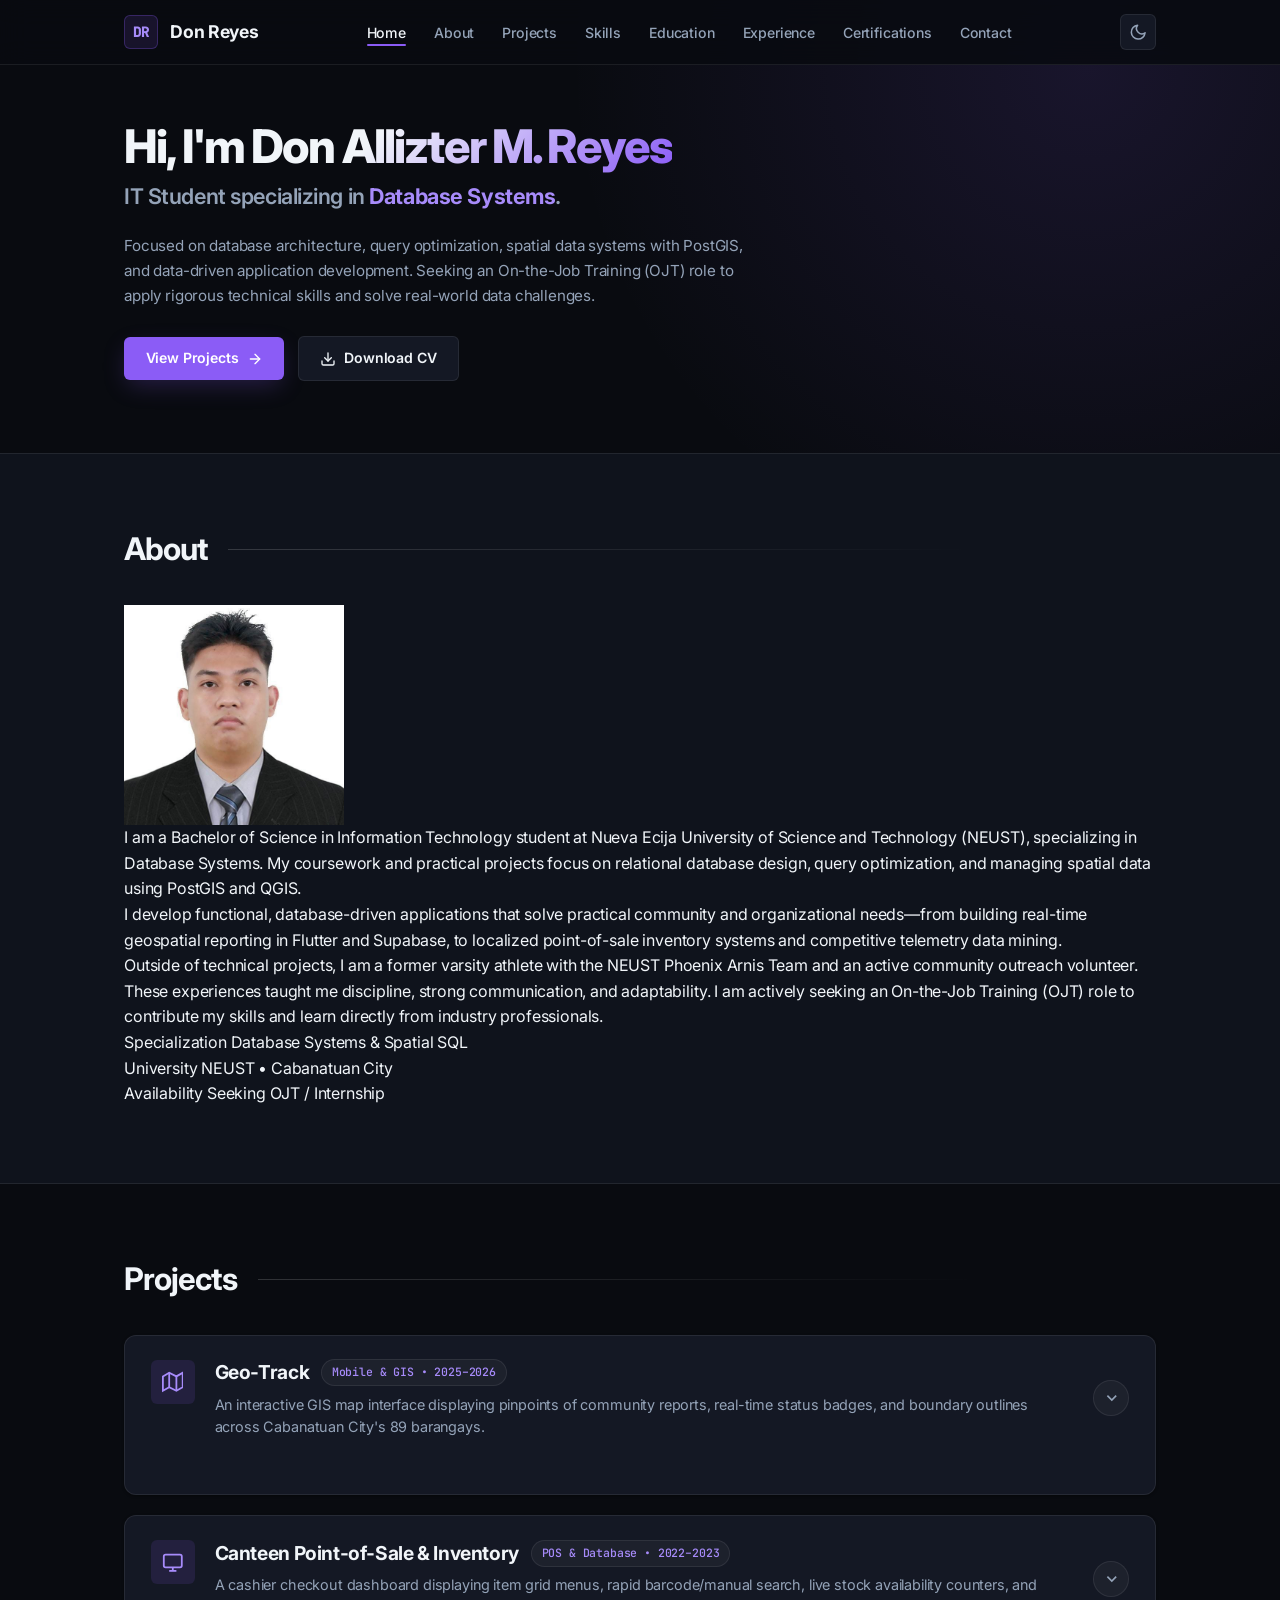
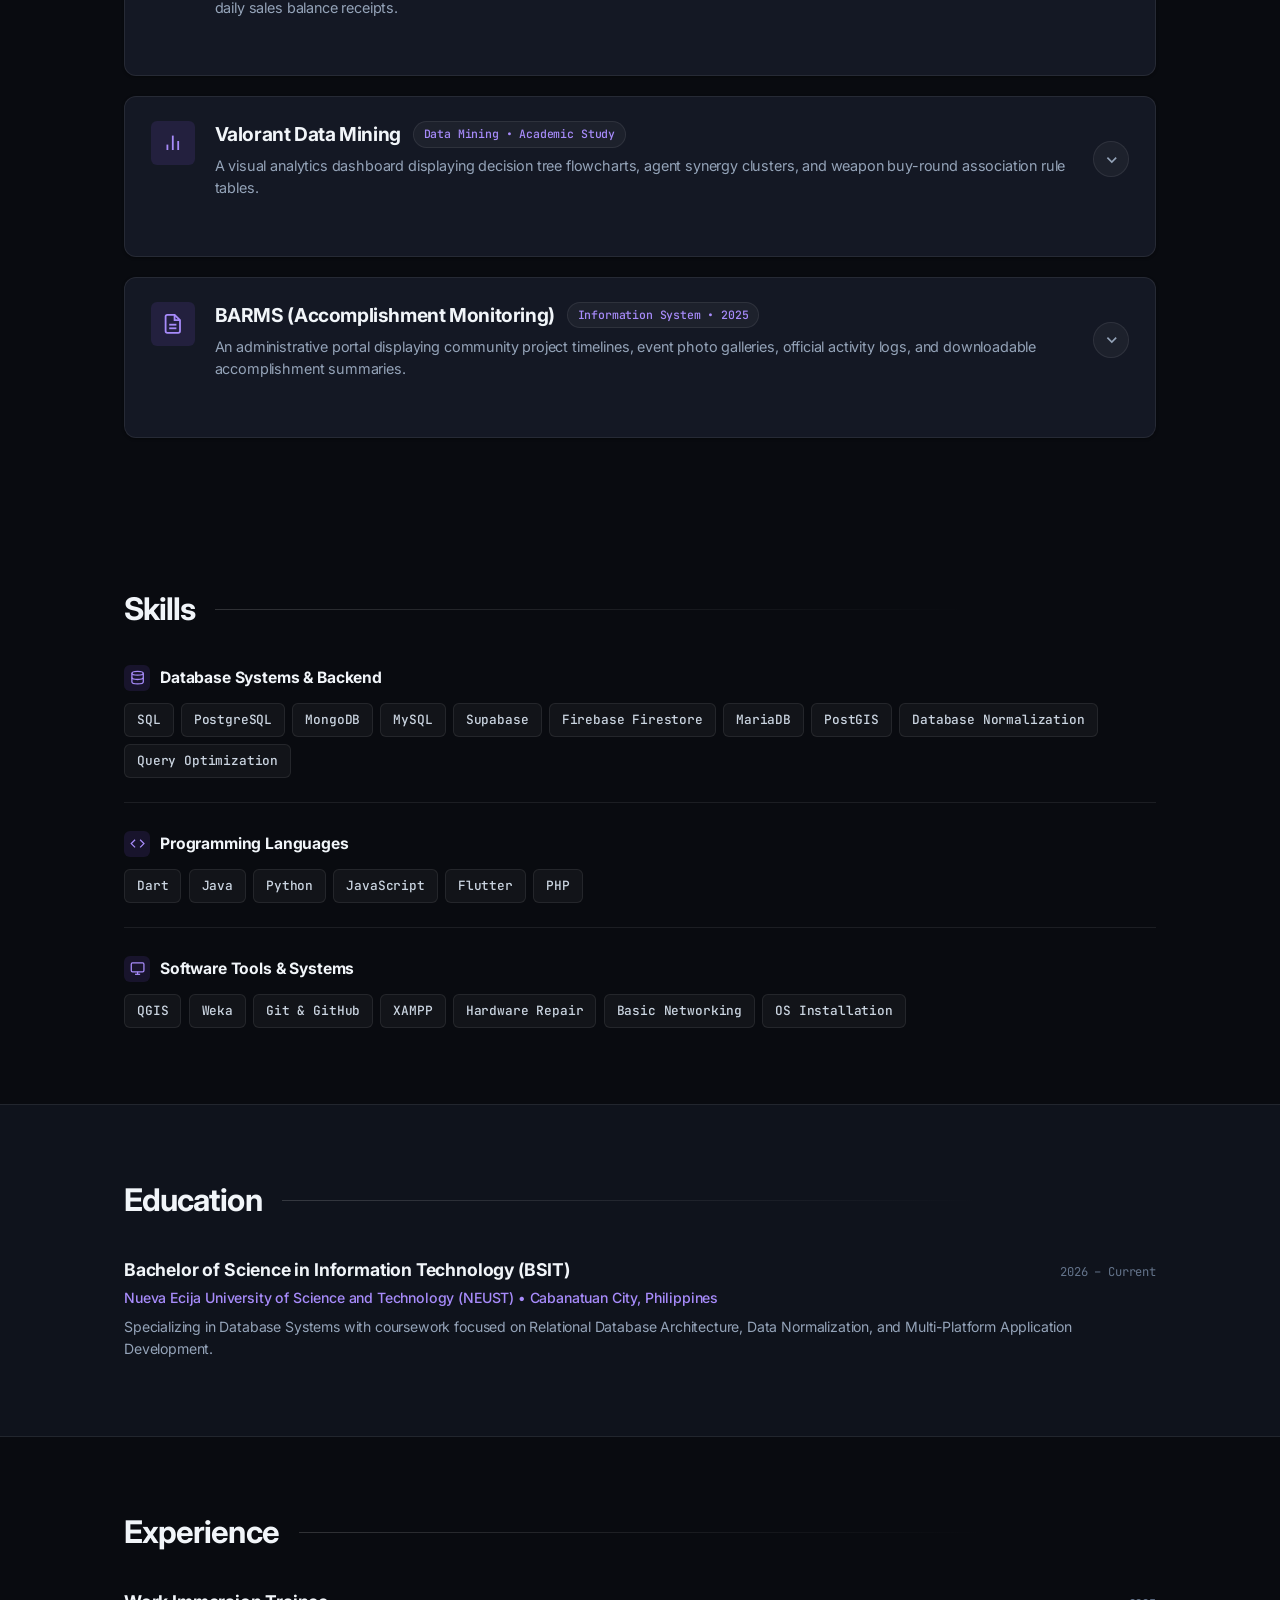
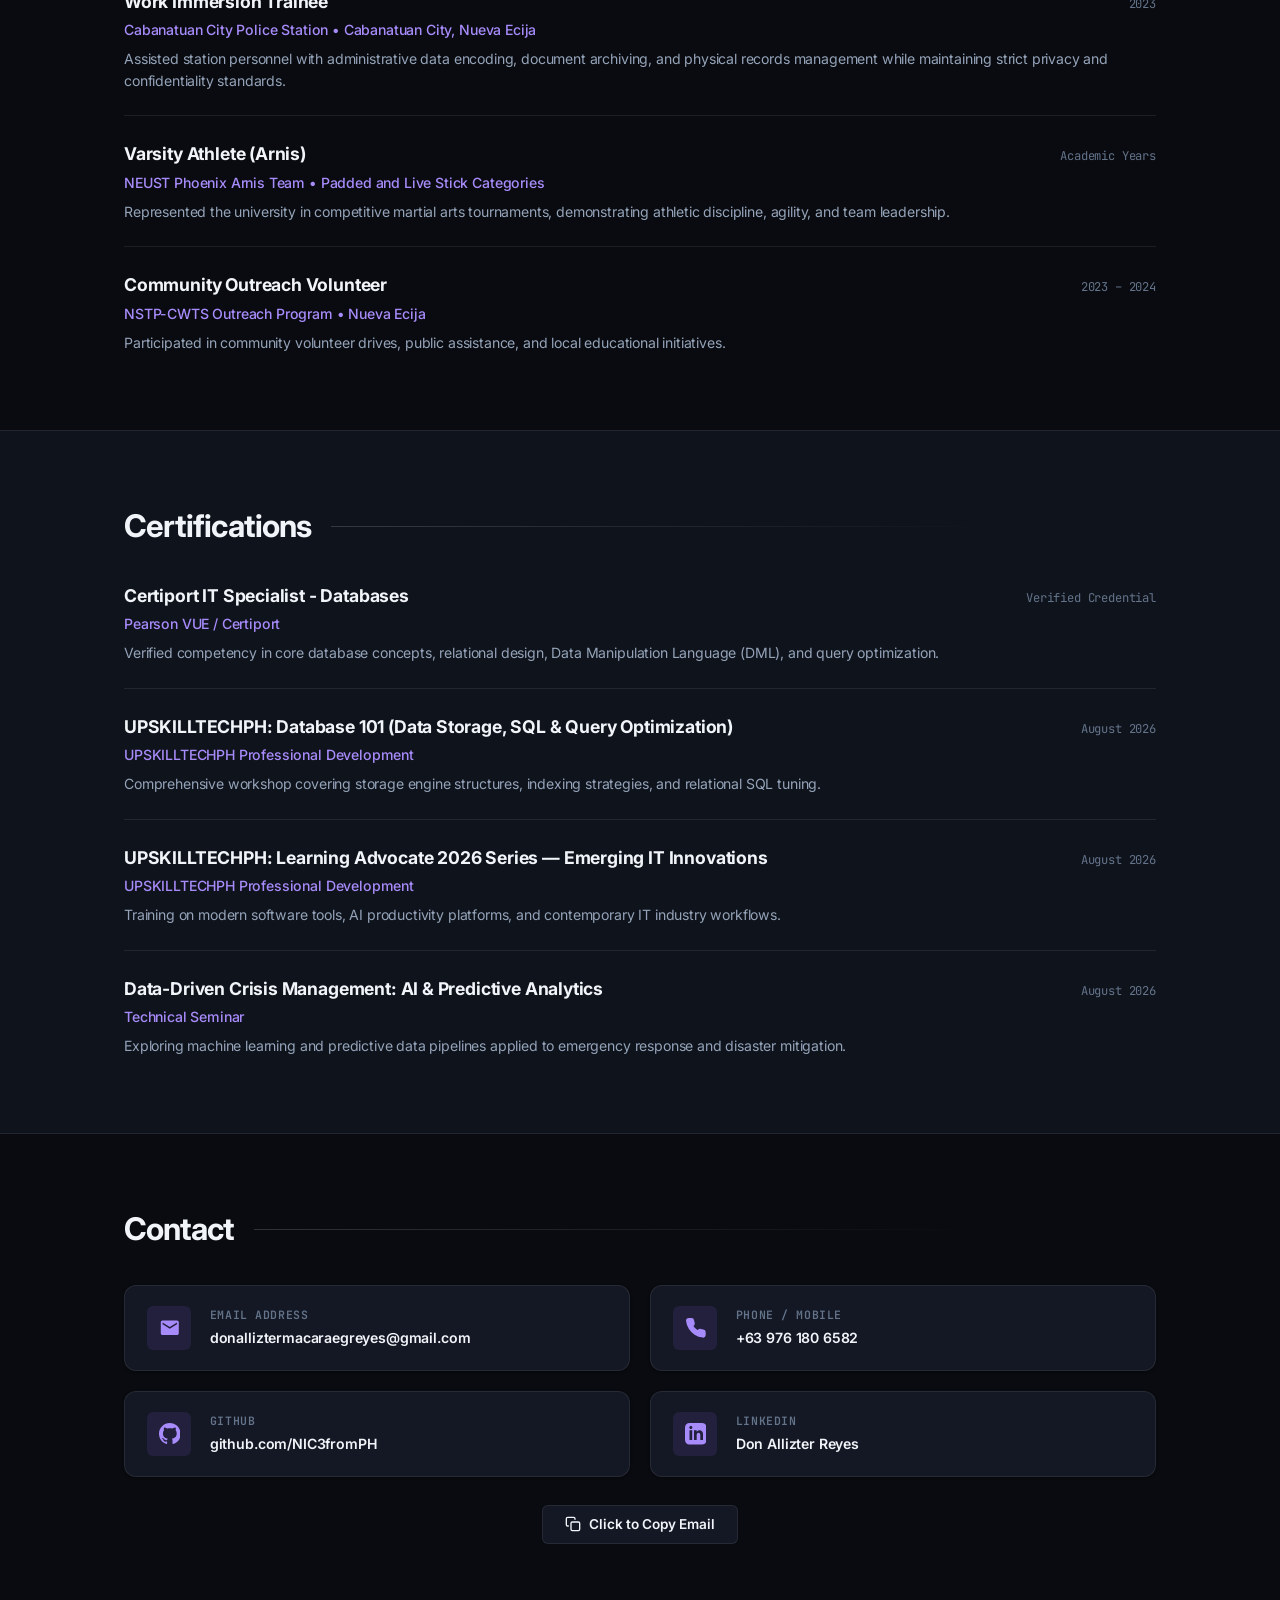
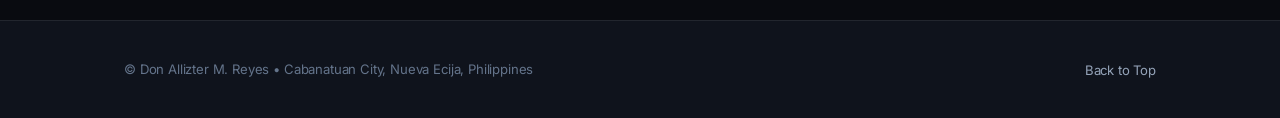
==== index.html @ c22286db "Deploy portfolio" ====
<!DOCTYPE html>
<html lang="en" data-theme="dark">
<head>
  <meta charset="UTF-8">
  <meta name="viewport" content="width=device-width, initial-scale=1.0">
  <title>Don Allizter M. Reyes | IT Specialist - Database Systems</title>
  <meta name="description" content="Personal portfolio of Don Allizter M. Reyes — IT Student specializing in Database Systems.">
  <meta name="author" content="Don Allizter M. Reyes">

  <link rel="icon" href="data:image/svg+xml,<svg xmlns=%22http://www.w3.org/2000/svg%22 viewBox=%220 0 100 100%22><rect width=%22100%22 height=%22100%22 rx=%2220%22 fill=%22%238b5cf6%22/><text x=%2250%22 y=%2265%22 font-family=%22sans-serif%22 font-size=%2250%22 font-weight=%22bold%22 text-anchor=%22middle%22 fill=%22white%22>DR</text></svg>">

  <link rel="preconnect" href="https://fonts.googleapis.com">
  <link rel="preconnect" href="https://fonts.gstatic.com" crossorigin>
  <link href="https://fonts.googleapis.com/css2?family=Inter:wght@400;500;600;700;800&family=JetBrains+Mono:wght@400;500;600&display=swap" rel="stylesheet">

  <link rel="stylesheet" href="Portfolio.css">
</head>
<body>

  <header class="navbar" id="navbar">
    <div class="container navbar-container">
      <a href="#home" class="nav-brand" aria-label="Don Allizter Reyes Portfolio">
        <span class="brand-monogram">DR</span>
        <span class="brand-text">Don Reyes</span>
      </a>

      <nav aria-label="Main Navigation">
        <ul class="nav-links" id="nav-links">
          <li><a href="#home" class="nav-link active">Home</a></li>
          <li><a href="#about" class="nav-link">About</a></li>
          <li><a href="#projects" class="nav-link">Projects</a></li>
          <li><a href="#skills" class="nav-link">Skills</a></li>
          <li><a href="#education" class="nav-link">Education</a></li>
          <li><a href="#experience" class="nav-link">Experience</a></li>
          <li><a href="#certifications" class="nav-link">Certifications</a></li>
          <li><a href="#contact" class="nav-link">Contact</a></li>
        </ul>
      </nav>

      <div class="nav-actions">
        <button id="theme-toggle" class="theme-toggle" aria-label="Toggle Light and Dark Mode" title="Toggle Theme">
          <svg class="theme-icon-sun" viewBox="0 0 24 24">
            <circle cx="12" cy="12" r="5"></circle>
            <line x1="12" y1="1" x2="12" y2="3"></line>
            <line x1="12" y1="21" x2="12" y2="23"></line>
            <line x1="4.22" y1="4.22" x2="5.64" y2="5.64"></line>
            <line x1="18.36" y1="18.36" x2="19.78" y2="19.78"></line>
            <line x1="1" y1="12" x2="3" y2="12"></line>
            <line x1="21" y1="12" x2="23" y2="12"></line>
            <line x1="4.22" y1="19.78" x2="5.64" y2="18.36"></line>
            <line x1="18.36" y1="5.64" x2="19.78" y2="4.22"></line>
          </svg>
          <svg class="theme-icon-moon" viewBox="0 0 24 24">
            <path d="M21 12.79A9 9 0 1 1 11.21 3 7 7 0 0 0 21 12.79z"></path>
          </svg>
        </button>

        <button id="mobile-menu-btn" class="mobile-menu-btn" aria-label="Toggle navigation menu" aria-expanded="false">
          <svg viewBox="0 0 24 24">
            <line x1="3" y1="12" x2="21" y2="12"></line>
            <line x1="3" y1="6" x2="21" y2="6"></line>
            <line x1="3" y1="18" x2="21" y2="18"></line>
          </svg>
        </button>
      </div>
    </div>
  </header>

  <main>
    <section class="section hero-section" id="home">
      <div class="container">
        <div class="hero-content">
          <h1 class="hero-title">
            Hi, I'm <span class="name-highlight">Don Allizter M. Reyes</span>
          </h1>

          <p class="hero-headline">
            IT Student specializing in <span class="headline-focus">Database Systems</span>.
          </p>

          <p class="hero-bio">
            Focused on database architecture, query optimization, spatial data systems with PostGIS, and data-driven application development. Seeking an On-the-Job Training (OJT) role to apply rigorous technical skills and solve real-world data challenges.
          </p>

          <div class="hero-actions">
            <a href="#projects" class="btn btn-primary">
              <span>View Projects</span>
              <svg viewBox="0 0 24 24"><line x1="5" y1="12" x2="19" y2="12"></line><polyline points="12 5 19 12 12 19"></polyline></svg>
            </a>

            <a href="assets/Don_Allizter_Reyes_Resume.pdf" target="_blank" download="Don_Allizter_Reyes_Resume.pdf" class="btn btn-secondary">
              <svg viewBox="0 0 24 24"><path d="M21 15v4a2 2 0 0 1-2 2H5a2 2 0 0 1-2-2v-4"></path><polyline points="7 10 12 15 17 10"></polyline><line x1="12" y1="15" x2="12" y2="3"></line></svg>
              <span>Download CV</span>
            </a>
          </div>
        </div>
      </div>
    </section>

    <section class="section section-alt" id="about">
      <div class="container">
        <div class="section-header">
          <h2 class="section-title">About</h2>
        </div>

        <div class="about-grid">
          <div class="about-photo-wrapper">
            <img src="assets/profile.jpg" alt="Don Allizter M. Reyes" class="about-photo" width="220" height="220">
          </div>

          <div class="about-body">
            <p class="about-bio-text">
              I am a Bachelor of Science in Information Technology student at Nueva Ecija University of Science and Technology (NEUST), specializing in Database Systems. My coursework and practical projects focus on relational database design, query optimization, and managing spatial data using PostGIS and QGIS.
            </p>
            <p class="about-bio-text">
              I develop functional, database-driven applications that solve practical community and organizational needs—from building real-time geospatial reporting in Flutter and Supabase, to localized point-of-sale inventory systems and competitive telemetry data mining.
            </p>
            <p class="about-bio-text">
              Outside of technical projects, I am a former varsity athlete with the NEUST Phoenix Arnis Team and an active community outreach volunteer. These experiences taught me discipline, strong communication, and adaptability. I am actively seeking an On-the-Job Training (OJT) role to contribute my skills and learn directly from industry professionals.
            </p>

            <div class="about-meta-grid">
              <div class="about-meta-col">
                <span class="about-meta-label">Specialization</span>
                <span class="about-meta-value">Database Systems & Spatial SQL</span>
              </div>
              <div class="about-meta-col">
                <span class="about-meta-label">University</span>
                <span class="about-meta-value">NEUST • Cabanatuan City</span>
              </div>
              <div class="about-meta-col">
                <span class="about-meta-label">Availability</span>
                <span class="about-meta-value">Seeking OJT / Internship</span>
              </div>
            </div>
          </div>
        </div>
      </div>
    </section>

    <section class="section" id="projects">
      <div class="container">
        <div class="section-header">
          <h2 class="section-title">Projects</h2>
        </div>

        <div class="projects-stack">

          <div class="project-card">
            <div class="project-card-main">
              <div class="project-main-left">
                <span class="project-icon-badge">
                  <svg viewBox="0 0 24 24" fill="none" stroke="currentColor">
                    <polygon points="1 6 1 22 8 18 16 22 23 18 23 2 16 6 8 2 1 6"></polygon>
                    <line x1="8" y1="2" x2="8" y2="18"></line>
                    <line x1="16" y1="6" x2="16" y2="22"></line>
                  </svg>
                </span>
                <div class="project-content-col">
                  <div class="project-title-row">
                    <h3 class="project-title">Geo-Track</h3>
                    <span class="project-meta-pill">Mobile & GIS • 2025–2026</span>
                  </div>
                  <p class="project-summary-text">
                    An interactive GIS map interface displaying pinpoints of community reports, real-time status badges, and boundary outlines across Cabanatuan City's 89 barangays.
                  </p>
                </div>
              </div>

              <div class="project-main-right">
                <button class="project-expand-circle" type="button" aria-label="Toggle Geo-Track details" aria-expanded="false">
                  <svg viewBox="0 0 24 24" fill="none" stroke="currentColor">
                    <polyline points="6 9 12 15 18 9"></polyline>
                  </svg>
                </button>
              </div>
            </div>

            <div class="project-drawer">
              <div class="project-drawer-content">
                <ul class="project-highlights">
                  <li>Full-screen interactive map with color-coded markers and barangay boundary polygons.</li>
                  <li>Citizen feed showing uploaded incident photos, concern categories, and resolution progress indicators.</li>
                  <li>Admin dispatch dashboard with barangay-level search, filter bars, and status updates.</li>
                </ul>
                <div class="project-tags">
                  <span class="p-tag">Interactive Map</span>
                  <span class="p-tag">Citizen Feed</span>
                  <span class="p-tag">Status Badges</span>
                  <span class="p-tag">Flutter UI</span>
                  <span class="p-tag">PostGIS</span>
                </div>
              </div>
            </div>
          </div>

          <div class="project-card">
            <div class="project-card-main">
              <div class="project-main-left">
                <span class="project-icon-badge">
                  <svg viewBox="0 0 24 24" fill="none" stroke="currentColor">
                    <rect x="2" y="3" width="20" height="14" rx="2" ry="2"></rect>
                    <line x1="8" y1="21" x2="16" y2="21"></line>
                    <line x1="12" y1="17" x2="12" y2="21"></line>
                  </svg>
                </span>
                <div class="project-content-col">
                  <div class="project-title-row">
                    <h3 class="project-title">Canteen Point-of-Sale & Inventory</h3>
                    <span class="project-meta-pill">POS & Database • 2022–2023</span>
                  </div>
                  <p class="project-summary-text">
                    A cashier checkout dashboard displaying item grid menus, rapid barcode/manual search, live stock availability counters, and daily sales balance receipts.
                  </p>
                </div>
              </div>

              <div class="project-main-right">
                <button class="project-expand-circle" type="button" aria-label="Toggle Canteen POS details" aria-expanded="false">
                  <svg viewBox="0 0 24 24" fill="none" stroke="currentColor">
                    <polyline points="6 9 12 15 18 9"></polyline>
                  </svg>
                </button>
              </div>
            </div>

            <div class="project-drawer">
              <div class="project-drawer-content">
                <ul class="project-highlights">
                  <li>Visual register interface with quick-tap menu tiles, quantity modifiers, and subtotal calculation.</li>
                  <li>Real-time inventory table highlighting color-coded low-stock warnings and replenishment logs.</li>
                  <li>Daily transaction summary screen generating sales totals and printable end-of-shift receipts.</li>
                </ul>
                <div class="project-tags">
                  <span class="p-tag">POS Register</span>
                  <span class="p-tag">Stock Indicators</span>
                  <span class="p-tag">Sales Summary</span>
                  <span class="p-tag">Item Grid</span>
                </div>
              </div>
            </div>
          </div>

          <div class="project-card">
            <div class="project-card-main">
              <div class="project-main-left">
                <span class="project-icon-badge">
                  <svg viewBox="0 0 24 24" fill="none" stroke="currentColor">
                    <line x1="18" y1="20" x2="18" y2="10"></line>
                    <line x1="12" y1="20" x2="12" y2="4"></line>
                    <line x1="6" y1="20" x2="6" y2="14"></line>
                  </svg>
                </span>
                <div class="project-content-col">
                  <div class="project-title-row">
                    <h3 class="project-title">Valorant Data Mining</h3>
                    <span class="project-meta-pill">Data Mining • Academic Study</span>
                  </div>
                  <p class="project-summary-text">
                    A visual analytics dashboard displaying decision tree flowcharts, agent synergy clusters, and weapon buy-round association rule tables.
                  </p>
                </div>
              </div>

              <div class="project-main-right">
                <button class="project-expand-circle" type="button" aria-label="Toggle Valorant Data Mining details" aria-expanded="false">
                  <svg viewBox="0 0 24 24" fill="none" stroke="currentColor">
                    <polyline points="6 9 12 15 18 9"></polyline>
                  </svg>
                </button>
              </div>
            </div>

            <div class="project-drawer">
              <div class="project-drawer-content">
                <ul class="project-highlights">
                  <li>Branching decision tree diagram charting win/loss probabilities across match rounds.</li>
                  <li>Association rule table mapping high-confidence agent selections and weapon pairings.</li>
                  <li>Comparative telemetry charts graphing player combat scores, headshot rates, and victory trends.</li>
                </ul>
                <div class="project-tags">
                  <span class="p-tag">Decision Trees</span>
                  <span class="p-tag">Rule Tables</span>
                  <span class="p-tag">Analytics Charts</span>
                  <span class="p-tag">Weka</span>
                </div>
              </div>
            </div>
          </div>

          <div class="project-card">
            <div class="project-card-main">
              <div class="project-main-left">
                <span class="project-icon-badge">
                  <svg viewBox="0 0 24 24" fill="none" stroke="currentColor">
                    <path d="M14 2H6a2 2 0 0 0-2 2v16a2 2 0 0 0 2 2h12a2 2 0 0 0 2-2V8z"></path>
                    <polyline points="14 2 14 8 20 8"></polyline>
                    <line x1="16" y1="13" x2="8" y2="13"></line>
                    <line x1="16" y1="17" x2="8" y2="17"></line>
                  </svg>
                </span>
                <div class="project-content-col">
                  <div class="project-title-row">
                    <h3 class="project-title">BARMS (Accomplishment Monitoring)</h3>
                    <span class="project-meta-pill">Information System • 2025</span>
                  </div>
                  <p class="project-summary-text">
                    An administrative portal displaying community project timelines, event photo galleries, official activity logs, and downloadable accomplishment summaries.
                  </p>
                </div>
              </div>

              <div class="project-main-right">
                <button class="project-expand-circle" type="button" aria-label="Toggle BARMS details" aria-expanded="false">
                  <svg viewBox="0 0 24 24" fill="none" stroke="currentColor">
                    <polyline points="6 9 12 15 18 9"></polyline>
                  </svg>
                </button>
              </div>
            </div>

            <div class="project-drawer">
              <div class="project-drawer-content">
                <ul class="project-highlights">
                  <li>Chronological accomplishment timeline showcasing completed community projects with photo documentation.</li>
                  <li>Searchable records data table with quick filtering by date, department, and project status.</li>
                  <li>Automated report generator rendering standardized printable monthly accomplishment summaries.</li>
                </ul>
                <div class="project-tags">
                  <span class="p-tag">Admin Dashboard</span>
                  <span class="p-tag">Activity Timeline</span>
                  <span class="p-tag">Records Table</span>
                  <span class="p-tag">Reports</span>
                </div>
              </div>
            </div>
          </div>

        </div>
      </div>
    </section>

    <section class="section" id="skills">
      <div class="container">
        <div class="section-header">
          <h2 class="section-title">Skills</h2>
        </div>

        <div class="skills-open-container">

          <div class="skill-category-row">
            <div class="skill-category-header">
              <span class="skill-category-icon">
                <svg viewBox="0 0 24 24" fill="none" stroke="currentColor">
                  <ellipse cx="12" cy="5" rx="9" ry="3"></ellipse>
                  <path d="M21 12c0 1.66-4 3-9 3s-9-1.34-9-3"></path>
                  <path d="M3 5v14c0 1.66 4 3 9 3s9-1.34 9-3V5"></path>
                </svg>
              </span>
              <h3 class="skill-category-name">Database Systems & Backend</h3>
            </div>
            <div class="skills-tags-flow">
              <span class="skill-tag">SQL</span>
              <span class="skill-tag">PostgreSQL</span>
              <span class="skill-tag">MongoDB</span>
              <span class="skill-tag">MySQL</span>
              <span class="skill-tag">Supabase</span>
              <span class="skill-tag">Firebase Firestore</span>
              <span class="skill-tag">MariaDB</span>
              <span class="skill-tag">PostGIS</span>
              <span class="skill-tag">Database Normalization</span>
              <span class="skill-tag">Query Optimization</span>
            </div>
          </div>

          <div class="skill-category-row">
            <div class="skill-category-header">
              <span class="skill-category-icon">
                <svg viewBox="0 0 24 24" fill="none" stroke="currentColor">
                  <polyline points="16 18 22 12 16 6"></polyline>
                  <polyline points="8 6 2 12 8 18"></polyline>
                </svg>
              </span>
              <h3 class="skill-category-name">Programming Languages</h3>
            </div>
            <div class="skills-tags-flow">
              <span class="skill-tag">Dart</span>
              <span class="skill-tag">Java</span>
              <span class="skill-tag">Python</span>
              <span class="skill-tag">JavaScript</span>
              <span class="skill-tag">Flutter</span>
              <span class="skill-tag">PHP</span>
            </div>
          </div>

          <div class="skill-category-row">
            <div class="skill-category-header">
              <span class="skill-category-icon">
                <svg viewBox="0 0 24 24" fill="none" stroke="currentColor">
                  <rect x="2" y="3" width="20" height="14" rx="2" ry="2"></rect>
                  <line x1="8" y1="21" x2="16" y2="21"></line>
                  <line x1="12" y1="17" x2="12" y2="21"></line>
                </svg>
              </span>
              <h3 class="skill-category-name">Software Tools & Systems</h3>
            </div>
            <div class="skills-tags-flow">
              <span class="skill-tag">QGIS</span>
              <span class="skill-tag">Weka</span>
              <span class="skill-tag">Git & GitHub</span>
              <span class="skill-tag">XAMPP</span>
              <span class="skill-tag">Hardware Repair</span>
              <span class="skill-tag">Basic Networking</span>
              <span class="skill-tag">OS Installation</span>
            </div>
          </div>

        </div>
      </div>
    </section>

    <section class="section section-alt" id="education">
      <div class="container">
        <div class="section-header">
          <h2 class="section-title">Education</h2>
        </div>

        <div class="resume-list">
          <div class="resume-item">
            <div class="resume-item-top">
              <h3 class="resume-item-title">Bachelor of Science in Information Technology (BSIT)</h3>
              <span class="resume-item-date">2026 – Current</span>
            </div>
            <p class="resume-item-subtitle">Nueva Ecija University of Science and Technology (NEUST) • Cabanatuan City, Philippines</p>
            <p class="resume-item-desc">
              Specializing in Database Systems with coursework focused on Relational Database Architecture, Data Normalization, and Multi-Platform Application Development.
            </p>
          </div>
        </div>
      </div>
    </section>

    <section class="section" id="experience">
      <div class="container">
        <div class="section-header">
          <h2 class="section-title">Experience</h2>
        </div>

        <div class="resume-list">
          <div class="resume-item">
            <div class="resume-item-top">
              <h3 class="resume-item-title">Work Immersion Trainee</h3>
              <span class="resume-item-date">2023</span>
            </div>
            <p class="resume-item-subtitle">Cabanatuan City Police Station • Cabanatuan City, Nueva Ecija</p>
            <p class="resume-item-desc">
              Assisted station personnel with administrative data encoding, document archiving, and physical records management while maintaining strict privacy and confidentiality standards.
            </p>
          </div>

          <div class="resume-item">
            <div class="resume-item-top">
              <h3 class="resume-item-title">Varsity Athlete (Arnis)</h3>
              <span class="resume-item-date">Academic Years</span>
            </div>
            <p class="resume-item-subtitle">NEUST Phoenix Arnis Team • Padded and Live Stick Categories</p>
            <p class="resume-item-desc">
              Represented the university in competitive martial arts tournaments, demonstrating athletic discipline, agility, and team leadership.
            </p>
          </div>

          <div class="resume-item">
            <div class="resume-item-top">
              <h3 class="resume-item-title">Community Outreach Volunteer</h3>
              <span class="resume-item-date">2023 – 2024</span>
            </div>
            <p class="resume-item-subtitle">NSTP-CWTS Outreach Program • Nueva Ecija</p>
            <p class="resume-item-desc">
              Participated in community volunteer drives, public assistance, and local educational initiatives.
            </p>
          </div>
        </div>
      </div>
    </section>

    <section class="section section-alt" id="certifications">
      <div class="container">
        <div class="section-header">
          <h2 class="section-title">Certifications</h2>
        </div>

        <div class="resume-list">
          <div class="resume-item">
            <div class="resume-item-top">
              <h3 class="resume-item-title">Certiport IT Specialist - Databases</h3>
              <span class="resume-item-date">Verified Credential</span>
            </div>
            <p class="resume-item-subtitle">Pearson VUE / Certiport</p>
            <p class="resume-item-desc">
              Verified competency in core database concepts, relational design, Data Manipulation Language (DML), and query optimization.
            </p>
          </div>

          <div class="resume-item">
            <div class="resume-item-top">
              <h3 class="resume-item-title">UPSKILLTECHPH: Database 101 (Data Storage, SQL & Query Optimization)</h3>
              <span class="resume-item-date">August 2026</span>
            </div>
            <p class="resume-item-subtitle">UPSKILLTECHPH Professional Development</p>
            <p class="resume-item-desc">
              Comprehensive workshop covering storage engine structures, indexing strategies, and relational SQL tuning.
            </p>
          </div>

          <div class="resume-item">
            <div class="resume-item-top">
              <h3 class="resume-item-title">UPSKILLTECHPH: Learning Advocate 2026 Series — Emerging IT Innovations</h3>
              <span class="resume-item-date">August 2026</span>
            </div>
            <p class="resume-item-subtitle">UPSKILLTECHPH Professional Development</p>
            <p class="resume-item-desc">
              Training on modern software tools, AI productivity platforms, and contemporary IT industry workflows.
            </p>
          </div>

          <div class="resume-item">
            <div class="resume-item-top">
              <h3 class="resume-item-title">Data-Driven Crisis Management: AI & Predictive Analytics</h3>
              <span class="resume-item-date">August 2026</span>
            </div>
            <p class="resume-item-subtitle">Technical Seminar</p>
            <p class="resume-item-desc">
              Exploring machine learning and predictive data pipelines applied to emergency response and disaster mitigation.
            </p>
          </div>
        </div>
      </div>
    </section>

    <section class="section" id="contact">
      <div class="container">
        <div class="section-header">
          <h2 class="section-title">Contact</h2>
        </div>

        <div class="contact-grid">
          <a href="mailto:donalliztermacaraegreyes@gmail.com" class="contact-card" id="contact-email-link">
            <div class="contact-icon">
              <svg viewBox="0 0 24 24">
                <path d="M20 4H4c-1.1 0-1.99.9-1.99 2L2 18c0 1.1.9 2 2 2h16c1.1 0 2-.9 2-2V6c0-1.1-.9-2-2-2zm0 4l-8 5-8-5V6l8 5 8-5v2z"/>
              </svg>
            </div>
            <div class="contact-info">
              <span class="contact-label">Email Address</span>
              <span class="contact-value">donalliztermacaraegreyes@gmail.com</span>
            </div>
          </a>

          <a href="tel:+639761806582" class="contact-card">
            <div class="contact-icon">
              <svg viewBox="0 0 24 24" fill="none" stroke="currentColor" stroke-width="2" stroke-linecap="round" stroke-linejoin="round">
                <path d="M22 16.92v3a2 2 0 0 1-2.18 2 19.79 19.79 0 0 1-8.63-3.07 19.5 19.5 0 0 1-6-6 19.79 19.79 0 0 1-3.07-8.67A2 2 0 0 1 4.11 2h3a2 2 0 0 1 2 1.72 12.84 12.84 0 0 0 .7 2.81 2 2 0 0 1-.45 2.11L8.09 9.91a16 16 0 0 0 6 6l1.27-1.27a2 2 0 0 1 2.11-.45 12.84 12.84 0 0 0 2.81.7A2 2 0 0 1 22 16.92z"/>
              </svg>
            </div>
            <div class="contact-info">
              <span class="contact-label">Phone / Mobile</span>
              <span class="contact-value">+63 976 180 6582</span>
            </div>
          </a>

          <a href="https://github.com/NIC3fromPH" target="_blank" rel="noopener noreferrer" class="contact-card">
            <div class="contact-icon">
              <svg viewBox="0 0 24 24">
                <path d="M12 0C5.37 0 0 5.37 0 12c0 5.31 3.435 9.795 8.205 11.385.6.105.825-.255.825-.57 0-.285-.015-1.23-.015-2.235-3.015.555-3.795-.735-4.035-1.41-.135-.345-.72-1.41-1.23-1.695-.42-.225-1.02-.78-.015-.795.945-.015 1.62.87 1.845 1.23 1.08 1.815 2.805 1.305 3.495.99.105-.78.42-1.305.765-1.605-2.67-.3-5.46-1.335-5.46-5.925 0-1.305.465-2.385 1.23-3.225-.12-.3-.54-1.53.12-3.18 0 0 1.005-.315 3.3 1.23.96-.27 1.98-.405 3-.405s2.04.135 3 .405c2.295-1.56 3.3-1.23 3.3-1.23.66 1.65.24 2.88.12 3.18.765.84 1.23 1.905 1.23 3.225 0 4.605-2.805 5.625-5.475 5.925.435.375.81 1.095.81 2.22 0 1.605-.015 2.895-.015 3.3 0 .315.225.69.825.57A12.02 12.02 0 0 0 24 12c0-6.63-5.37-12-12-12z"/>
              </svg>
            </div>
            <div class="contact-info">
              <span class="contact-label">GitHub</span>
              <span class="contact-value">github.com/NIC3fromPH</span>
            </div>
          </a>

          <a href="https://linkedin.com" target="_blank" rel="noopener noreferrer" class="contact-card">
            <div class="contact-icon">
              <svg viewBox="0 0 24 24">
                <path d="M19 0h-14c-2.761 0-5 2.239-5 5v14c0 2.761 2.239 5 5 5h14c2.762 0 5-2.239 5-5v-14c0-2.761-2.238-5-5-5zm-11 19h-3v-11h3v11zm-1.5-12.268c-.966 0-1.75-.79-1.75-1.764s.784-1.764 1.75-1.764 1.75.79 1.75 1.764-.783 1.764-1.75 1.764zm13.5 12.268h-3v-5.604c0-3.368-4-3.113-4 0v5.604h-3v-11h3v1.765c1.396-2.586 7-2.777 7 2.476v6.759z"/>
              </svg>
            </div>
            <div class="contact-info">
              <span class="contact-label">LinkedIn</span>
              <span class="contact-value">Don Allizter Reyes</span>
            </div>
          </a>
        </div>

        <div class="contact-copy-row">
          <button id="copy-email-btn" class="btn btn-secondary" style="font-size: 0.85rem;">
            <svg viewBox="0 0 24 24" width="15" height="15"><rect x="9" y="9" width="13" height="13" rx="2" ry="2"></rect><path d="M5 15H4a2 2 0 0 1-2-2V4a2 2 0 0 1 2-2h9a2 2 0 0 1 2 2v1"></path></svg>
            <span class="copy-btn-text">Click to Copy Email</span>
          </button>
        </div>
      </div>
    </section>
  </main>

  <footer class="footer">
    <div class="container footer-content">
      <p class="footer-text">
        &copy; Don Allizter M. Reyes • Cabanatuan City, Nueva Ecija, Philippines
      </p>
      <div class="footer-links">
        <a href="#home" class="footer-link">Back to Top</a>
      </div>
    </div>
  </footer>

  <div class="toast" id="toast" role="alert" aria-live="polite"></div>

  <script src="Portfolio.js"></script>
</body>
</html>
---- Portfolio.css ----
:root {
  --bg-primary: #090b10;
  --bg-secondary: #0f131c;
  --bg-card: #141824;
  --bg-card-hover: #181d2a;
  --bg-input: #111520;
  --bg-glass: rgba(9, 11, 16, 0.88);

  --text-primary: #f1f5f9;
  --text-secondary: #94a3b8;
  --text-muted: #64748b;
  --text-accent: #a78bfa;

  --accent-primary: #8b5cf6;
  --accent-primary-hover: #7c3aed;
  --accent-soft: rgba(139, 92, 246, 0.12);
  --accent-border: rgba(139, 92, 246, 0.28);
  --accent-glow: rgba(139, 92, 246, 0.12);

  --border-subtle: rgba(255, 255, 255, 0.08);
  --border-hover: rgba(255, 255, 255, 0.16);

  --badge-bg: rgba(255, 255, 255, 0.04);
  --badge-border: rgba(255, 255, 255, 0.08);
  --badge-text: #cbd5e1;

  --shadow-sm: 0 1px 3px rgba(0, 0, 0, 0.4);
  --shadow-md: 0 8px 24px -4px rgba(0, 0, 0, 0.5);
  --shadow-lg: 0 16px 32px -8px rgba(0, 0, 0, 0.6);
  --shadow-accent: 0 8px 25px -4px rgba(139, 92, 246, 0.25);

  --radius-sm: 6px;
  --radius-md: 12px;
  --radius-lg: 18px;
  --radius-full: 9999px;

  --font-sans: 'Inter', system-ui, -apple-system, BlinkMacSystemFont, 'Segoe UI', Roboto, sans-serif;
  --font-mono: 'JetBrains Mono', ui-monospace, SFMono-Regular, Menlo, Monaco, Consolas, monospace;

  --transition-fast: 0.15s ease;
  --transition-normal: 0.25s ease;
  --transition-smooth: 0.35s cubic-bezier(0.16, 1, 0.3, 1);

  --max-width: 1080px;
}

[data-theme="light"] {
  --bg-primary: #f8fafc;
  --bg-secondary: #f1f5f9;
  --bg-card: #ffffff;
  --bg-card-hover: #f8fafc;
  --bg-input: #ffffff;
  --bg-glass: rgba(248, 250, 252, 0.9);

  --text-primary: #0f172a;
  --text-secondary: #475569;
  --text-muted: #64748b;
  --text-accent: #6d28d9;

  --accent-primary: #7c3aed;
  --accent-primary-hover: #6d28d9;
  --accent-soft: rgba(124, 58, 237, 0.08);
  --accent-border: rgba(124, 58, 237, 0.22);
  --accent-glow: rgba(124, 58, 237, 0.08);

  --border-subtle: #e2e8f0;
  --border-hover: #cbd5e1;

  --badge-bg: #f1f5f9;
  --badge-border: #e2e8f0;
  --badge-text: #334155;

  --shadow-sm: 0 1px 3px rgba(0, 0, 0, 0.05);
  --shadow-md: 0 6px 18px -3px rgba(0, 0, 0, 0.07);
  --shadow-lg: 0 14px 28px -6px rgba(0, 0, 0, 0.08);
  --shadow-accent: 0 8px 25px -4px rgba(124, 58, 237, 0.2);
}

*, *::before, *::after {
  box-sizing: border-box;
  margin: 0;
  padding: 0;
}

html {
  scroll-behavior: smooth;
  font-size: 16px;
  -webkit-text-size-adjust: 100%;
}

body {
  font-family: var(--font-sans);
  background-color: var(--bg-primary);
  color: var(--text-primary);
  line-height: 1.6;
  font-weight: 400;
  letter-spacing: -0.01em;
  transition: background-color var(--transition-normal), color var(--transition-normal);
  overflow-x: hidden;
  min-height: 100vh;
}

a {
  color: inherit;
  text-decoration: none;
  transition: color var(--transition-fast);
}

button {
  font-family: inherit;
  cursor: pointer;
  border: none;
  background: none;
  outline: none;
}

img {
  max-width: 100%;
  display: block;
}

.container {
  width: 100%;
  max-width: var(--max-width);
  margin-left: auto;
  margin-right: auto;
  padding-left: 1.5rem;
  padding-right: 1.5rem;
}

.section {
  padding: 4.75rem 0;
  position: relative;
}

.section-alt {
  background-color: var(--bg-secondary);
  border-top: 1px solid var(--border-subtle);
  border-bottom: 1px solid var(--border-subtle);
}

.section-header {
  margin-bottom: 2.25rem;
}

.section-title {
  display: flex;
  align-items: center;
  gap: 1.25rem;
  font-size: 1.95rem;
  font-weight: 700;
  letter-spacing: -0.03em;
  color: var(--text-primary);
  line-height: 1.25;
}

.section-title::after {
  content: "";
  flex: 1;
  height: 1px;
  background: linear-gradient(90deg, var(--border-hover), transparent 80%);
}

.navbar {
  position: fixed;
  top: 0;
  left: 0;
  width: 100%;
  z-index: 1000;
  background-color: var(--bg-glass);
  backdrop-filter: blur(14px);
  -webkit-backdrop-filter: blur(14px);
  border-bottom: 1px solid var(--border-subtle);
  transition: all var(--transition-normal);
}

.navbar-container {
  display: flex;
  align-items: center;
  justify-content: space-between;
  height: 4rem;
}

.nav-brand {
  display: flex;
  align-items: center;
  gap: 0.75rem;
  font-weight: 700;
  font-size: 1.1rem;
  letter-spacing: -0.02em;
}

.brand-monogram {
  display: inline-flex;
  align-items: center;
  justify-content: center;
  width: 2.15rem;
  height: 2.15rem;
  border-radius: var(--radius-sm);
  background: var(--accent-soft);
  border: 1px solid var(--accent-border);
  color: var(--text-accent);
  font-weight: 800;
  font-family: var(--font-mono);
  font-size: 0.9rem;
}

.brand-text {
  display: inline-block;
  color: var(--text-primary);
}

.nav-links {
  display: flex;
  align-items: center;
  list-style: none;
  gap: 1.75rem;
}

.nav-link {
  font-size: 0.88rem;
  font-weight: 500;
  color: var(--text-secondary);
  transition: color var(--transition-fast);
  position: relative;
  padding: 0.35rem 0;
}

.nav-link:hover,
.nav-link.active {
  color: var(--text-primary);
}

.nav-link.active::after {
  content: "";
  position: absolute;
  bottom: 0;
  left: 0;
  width: 100%;
  height: 2px;
  background-color: var(--accent-primary);
  border-radius: 2px;
}

.nav-actions {
  display: flex;
  align-items: center;
  gap: 0.75rem;
}

.theme-toggle {
  display: inline-flex;
  align-items: center;
  justify-content: center;
  width: 2.25rem;
  height: 2.25rem;
  border-radius: var(--radius-sm);
  background: var(--bg-card);
  border: 1px solid var(--border-subtle);
  color: var(--text-secondary);
  transition: all var(--transition-fast);
}

.theme-toggle:hover {
  color: var(--text-primary);
  border-color: var(--border-hover);
  background-color: var(--bg-card-hover);
}

.theme-toggle svg {
  width: 1.15rem;
  height: 1.15rem;
  fill: none;
  stroke: currentColor;
  stroke-width: 2;
  stroke-linecap: round;
  stroke-linejoin: round;
}

.theme-icon-sun {
  display: none;
}
.theme-icon-moon {
  display: block;
}

[data-theme="light"] .theme-icon-sun {
  display: block;
}
[data-theme="light"] .theme-icon-moon {
  display: none;
}

.mobile-menu-btn {
  display: none;
  align-items: center;
  justify-content: center;
  width: 2.25rem;
  height: 2.25rem;
  border-radius: var(--radius-sm);
  background: var(--bg-card);
  border: 1px solid var(--border-subtle);
  color: var(--text-secondary);
}

.mobile-menu-btn svg {
  width: 1.25rem;
  height: 1.25rem;
  fill: none;
  stroke: currentColor;
  stroke-width: 2;
}

.hero-section {
  padding-top: 7.5rem;
  padding-bottom: 4.5rem;
  background: radial-gradient(circle at 85% 15%, var(--accent-glow) 0%, transparent 45%);
}

.hero-grid {
  display: grid;
  grid-template-columns: 1fr auto;
  gap: 3.5rem;
  align-items: center;
}

.hero-title {
  font-size: 2.9rem;
  font-weight: 800;
  line-height: 1.15;
  letter-spacing: -0.04em;
  color: var(--text-primary);
  margin-bottom: 0.5rem;
}

.hero-title .name-highlight {
  background: linear-gradient(135deg, var(--text-primary) 30%, var(--accent-primary) 100%);
  -webkit-background-clip: text;
  -webkit-text-fill-color: transparent;
}

.hero-headline {
  font-size: 1.35rem;
  font-weight: 600;
  color: var(--text-secondary);
  line-height: 1.45;
  margin-bottom: 1.25rem;
  letter-spacing: -0.02em;
}

.hero-headline .headline-focus {
  color: var(--text-accent);
  font-weight: 700;
}

.hero-bio {
  font-size: 0.95rem;
  color: var(--text-secondary);
  line-height: 1.65;
  margin-bottom: 1.75rem;
  max-width: 620px;
}

.hero-actions {
  display: flex;
  align-items: center;
  flex-wrap: wrap;
  gap: 0.85rem;
}

.btn {
  display: inline-flex;
  align-items: center;
  justify-content: center;
  gap: 0.5rem;
  font-size: 0.88rem;
  font-weight: 600;
  padding: 0.65rem 1.35rem;
  border-radius: var(--radius-sm);
  transition: all var(--transition-fast);
  cursor: pointer;
  white-space: nowrap;
}

.btn svg {
  width: 1rem;
  height: 1rem;
  fill: none;
  stroke: currentColor;
  stroke-width: 2;
  stroke-linecap: round;
  stroke-linejoin: round;
}

.btn-primary {
  background-color: var(--accent-primary);
  color: #ffffff;
  box-shadow: var(--shadow-accent);
}

.btn-primary:hover {
  background-color: var(--accent-primary-hover);
  transform: translateY(-2px);
}

.btn-secondary {
  background-color: var(--bg-card);
  color: var(--text-primary);
  border: 1px solid var(--border-subtle);
}

.btn-secondary:hover {
  background-color: var(--bg-card-hover);
  border-color: var(--border-hover);
  transform: translateY(-2px);
}

.hero-avatar-wrapper {
  position: relative;
  display: flex;
  justify-content: center;
  align-items: center;
}

.hero-avatar {
  width: 190px;
  height: 190px;
  border-radius: var(--radius-lg);
  object-fit: cover;
  border: 2px solid var(--border-subtle);
  box-shadow: var(--shadow-md);
  background-color: var(--bg-card);
  transition: transform var(--transition-smooth);
}

.hero-avatar-wrapper:hover .hero-avatar {
  transform: translateY(-3px);
  border-color: var(--accent-border);
}

.hero-avatar-wrapper::after {
  content: "";
  position: absolute;
  inset: -6px;
  border-radius: calc(var(--radius-lg) + 6px);
  border: 1px dashed var(--accent-border);
  opacity: 0.6;
  pointer-events: none;
}

.projects-stack {
  display: flex;
  flex-direction: column;
  gap: 1.25rem;
}

.project-card {
  background-color: var(--bg-card);
  border: 1px solid var(--border-subtle);
  border-radius: var(--radius-md);
  padding: 1.35rem 1.6rem;
  box-shadow: var(--shadow-sm);
  display: flex;
  flex-direction: column;
  transition: border-color var(--transition-fast), box-shadow var(--transition-smooth), background-color var(--transition-fast);
  cursor: pointer;
}

.project-card:hover {
  border-color: var(--border-hover);
  background-color: var(--bg-card-hover);
}

.project-card.is-expanded {
  border-color: var(--accent-border);
  box-shadow: var(--shadow-md);
  background-color: var(--bg-card);
}

.project-card-main {
  display: flex;
  align-items: center;
  justify-content: space-between;
  gap: 1.5rem;
}

.project-main-left {
  display: flex;
  align-items: flex-start;
  gap: 1.25rem;
  flex: 1;
}

.project-icon-badge {
  display: inline-flex;
  align-items: center;
  justify-content: center;
  width: 2.75rem;
  height: 2.75rem;
  border-radius: var(--radius-sm);
  background: var(--accent-soft);
  color: var(--text-accent);
  flex-shrink: 0;
  margin-top: 0.15rem;
}

.project-icon-badge svg {
  width: 1.35rem;
  height: 1.35rem;
  stroke-width: 2;
}

.project-content-col {
  display: flex;
  flex-direction: column;
  gap: 0.35rem;
  flex: 1;
}

.project-title-row {
  display: flex;
  align-items: center;
  flex-wrap: wrap;
  gap: 0.75rem;
}

.project-title {
  font-size: 1.2rem;
  font-weight: 700;
  letter-spacing: -0.02em;
  color: var(--text-primary);
}

.project-meta-pill {
  font-family: var(--font-mono);
  font-size: 0.72rem;
  color: var(--text-accent);
  background-color: var(--badge-bg);
  border: 1px solid var(--border-subtle);
  padding: 0.2rem 0.6rem;
  border-radius: var(--radius-full);
  font-weight: 500;
}

.project-summary-text {
  font-size: 0.9rem;
  color: var(--text-secondary);
  line-height: 1.55;
  margin: 0;
}

.project-main-right {
  display: flex;
  align-items: center;
  gap: 0.75rem;
  flex-shrink: 0;
}

.project-expand-circle {
  display: inline-flex;
  align-items: center;
  justify-content: center;
  width: 2.25rem;
  height: 2.25rem;
  border-radius: 50%;
  background-color: var(--badge-bg);
  border: 1px solid var(--border-subtle);
  color: var(--text-secondary);
  cursor: pointer;
  flex-shrink: 0;
  transition: all var(--transition-fast);
}

.project-expand-circle svg {
  width: 1.1rem;
  height: 1.1rem;
  stroke-width: 2.2;
  transition: transform var(--transition-smooth);
}

.project-card:hover .project-expand-circle {
  background-color: var(--accent-soft);
  border-color: var(--accent-border);
  color: var(--text-accent);
}

.project-card.is-expanded .project-expand-circle {
  background-color: var(--accent-soft);
  border-color: var(--accent-border);
  color: var(--text-accent);
}

.project-card.is-expanded .project-expand-circle svg {
  transform: rotate(180deg);
}

.project-drawer {
  display: grid;
  grid-template-rows: 0fr;
  transition: grid-template-rows 0.3s cubic-bezier(0.16, 1, 0.3, 1), opacity 0.25s ease;
  opacity: 0;
}

.project-card.is-expanded .project-drawer {
  grid-template-rows: 1fr;
  opacity: 1;
}

.project-drawer-content {
  overflow: hidden;
  padding-top: 1.1rem;
  border-top: 1px dashed var(--border-subtle);
  margin-top: 1rem;
}

.project-highlights {
  list-style: none;
  display: flex;
  flex-direction: column;
  gap: 0.45rem;
  margin-bottom: 0.85rem;
}

.project-highlights li {
  font-size: 0.84rem;
  color: var(--text-secondary);
  position: relative;
  padding-left: 1.1rem;
  line-height: 1.5;
}

.project-highlights li::before {
  content: "•";
  position: absolute;
  left: 0;
  color: var(--accent-primary);
  font-weight: bold;
}

.project-tags {
  display: flex;
  flex-wrap: wrap;
  gap: 0.4rem;
}

.p-tag {
  font-family: var(--font-mono);
  font-size: 0.72rem;
  padding: 0.25rem 0.6rem;
  border-radius: var(--radius-sm);
  background-color: var(--badge-bg);
  border: 1px solid var(--badge-border);
  color: var(--badge-text);
  font-weight: 500;
}

.skills-open-container {
  display: flex;
  flex-direction: column;
  gap: 1.75rem;
}

.skill-category-row {
  display: flex;
  flex-direction: column;
  gap: 0.75rem;
  padding-bottom: 1.5rem;
  border-bottom: 1px solid var(--border-subtle);
}

.skill-category-row:last-child {
  padding-bottom: 0;
  border-bottom: none;
}

.skill-category-header {
  display: flex;
  align-items: center;
  gap: 0.6rem;
}

.skill-category-icon {
  display: inline-flex;
  align-items: center;
  justify-content: center;
  width: 1.65rem;
  height: 1.65rem;
  border-radius: var(--radius-sm);
  background: var(--accent-soft);
  color: var(--text-accent);
}

.skill-category-icon svg {
  width: 0.95rem;
  height: 0.95rem;
  stroke-width: 2;
}

.skill-category-name {
  font-size: 0.98rem;
  font-weight: 700;
  letter-spacing: -0.01em;
  color: var(--text-primary);
}

.skills-tags-flow {
  display: flex;
  flex-wrap: wrap;
  gap: 0.45rem;
}

.skill-tag {
  display: inline-flex;
  align-items: center;
  font-family: var(--font-mono);
  font-size: 0.8rem;
  padding: 0.35rem 0.75rem;
  border-radius: var(--radius-sm);
  background-color: var(--badge-bg);
  border: 1px solid var(--border-subtle);
  color: var(--badge-text);
  font-weight: 500;
  cursor: default;
  user-select: none;
}

.resume-list {
  display: flex;
  flex-direction: column;
  gap: 1.5rem;
}

.resume-item {
  display: flex;
  flex-direction: column;
  padding-bottom: 1.5rem;
  border-bottom: 1px solid var(--border-subtle);
}

.resume-item:last-child {
  padding-bottom: 0;
  border-bottom: none;
}

.resume-item-top {
  display: flex;
  align-items: baseline;
  justify-content: space-between;
  flex-wrap: wrap;
  gap: 0.5rem;
  margin-bottom: 0.2rem;
}

.resume-item-title {
  font-size: 1.1rem;
  font-weight: 700;
  color: var(--text-primary);
  letter-spacing: -0.01em;
}

.resume-item-date {
  font-family: var(--font-mono);
  font-size: 0.76rem;
  color: var(--text-muted);
}

.resume-item-subtitle {
  font-size: 0.88rem;
  color: var(--text-accent);
  font-weight: 500;
  margin-bottom: 0.4rem;
}

.resume-item-desc {
  font-size: 0.88rem;
  color: var(--text-secondary);
  line-height: 1.55;
}

.contact-grid {
  display: grid;
  grid-template-columns: repeat(2, 1fr);
  gap: 1.25rem;
  width: 100%;
}

.contact-card {
  display: flex;
  align-items: center;
  gap: 1.15rem;
  background-color: var(--bg-card);
  border: 1px solid var(--border-subtle);
  border-radius: var(--radius-md);
  padding: 1.25rem 1.4rem;
  box-shadow: var(--shadow-sm);
  transition: all var(--transition-fast);
}

.contact-card:hover {
  border-color: var(--accent-border);
  background-color: var(--bg-card-hover);
  transform: translateY(-2px);
}

.contact-icon {
  display: flex;
  align-items: center;
  justify-content: center;
  width: 2.75rem;
  height: 2.75rem;
  border-radius: var(--radius-sm);
  background-color: var(--accent-soft);
  color: var(--text-accent);
  flex-shrink: 0;
}

.contact-icon svg {
  width: 1.35rem;
  height: 1.35rem;
  fill: currentColor;
}

.contact-info {
  display: flex;
  flex-direction: column;
  overflow: hidden;
}

.contact-label {
  font-size: 0.72rem;
  text-transform: uppercase;
  font-family: var(--font-mono);
  color: var(--text-muted);
  letter-spacing: 0.05em;
  font-weight: 600;
  margin-bottom: 0.2rem;
}

.contact-value {
  font-size: 0.88rem;
  font-weight: 600;
  color: var(--text-primary);
  white-space: nowrap;
  overflow: hidden;
  text-overflow: ellipsis;
}

.contact-copy-row {
  margin-top: 1.75rem;
  display: flex;
  justify-content: center;
  align-items: center;
  width: 100%;
}

@media (max-width: 768px) {
  .contact-grid {
    grid-template-columns: 1fr;
  }
}

.toast {
  position: fixed;
  bottom: 2rem;
  right: 2rem;
  background-color: var(--accent-primary);
  color: #ffffff;
  padding: 0.65rem 1.15rem;
  border-radius: var(--radius-sm);
  box-shadow: var(--shadow-lg);
  font-size: 0.85rem;
  font-weight: 500;
  display: flex;
  align-items: center;
  gap: 0.5rem;
  opacity: 0;
  transform: translateY(10px);
  pointer-events: none;
  transition: all var(--transition-fast);
  z-index: 2000;
}

.toast.show {
  opacity: 1;
  transform: translateY(0);
}

.footer {
  padding: 2.25rem 0;
  border-top: 1px solid var(--border-subtle);
  background-color: var(--bg-secondary);
}

.footer-content {
  display: flex;
  align-items: center;
  justify-content: space-between;
  flex-wrap: wrap;
  gap: 1rem;
}

.footer-text {
  font-size: 0.82rem;
  color: var(--text-muted);
}

.footer-link {
  font-size: 0.82rem;
  color: var(--text-secondary);
  transition: color var(--transition-fast);
}

.footer-link:hover {
  color: var(--text-primary);
}

@media (max-width: 900px) {
  .contact-layout {
    grid-template-columns: 1fr;
    gap: 2rem;
  }
}

@media (max-width: 820px) {
  .hero-grid {
    grid-template-columns: 1fr;
    gap: 2rem;
  }

  .hero-avatar-wrapper {
    order: -1;
    justify-content: flex-start;
  }

  .hero-avatar {
    width: 140px;
    height: 140px;
  }

  .hero-title {
    font-size: 2.25rem;
  }
}

@media (max-width: 768px) {
  .nav-links {
    position: fixed;
    top: 4rem;
    left: 0;
    width: 100%;
    background-color: var(--bg-card);
    border-bottom: 1px solid var(--border-subtle);
    flex-direction: column;
    align-items: flex-start;
    padding: 1.5rem;
    gap: 1.25rem;
    display: none;
    box-shadow: var(--shadow-lg);
  }

  .nav-links.mobile-open {
    display: flex;
  }

  .mobile-menu-btn {
    display: inline-flex;
  }

  .section {
    padding: 3.25rem 0;
  }

  .project-card-main {
    flex-direction: column;
    align-items: flex-start;
    gap: 1rem;
  }

  .project-main-right {
    align-self: flex-end;
    margin-top: -1.75rem;
  }

  .footer-content {
    flex-direction: column;
    align-items: flex-start;
  }
}

@media (max-width: 480px) {
  .hero-title {
    font-size: 1.95rem;
  }

  .hero-headline {
    font-size: 1.1rem;
  }

  .hero-actions {
    flex-direction: column;
    align-items: stretch;
  }

  .btn {
    width: 100%;
  }

  .btn-submit {
    width: 100%;
  }
}
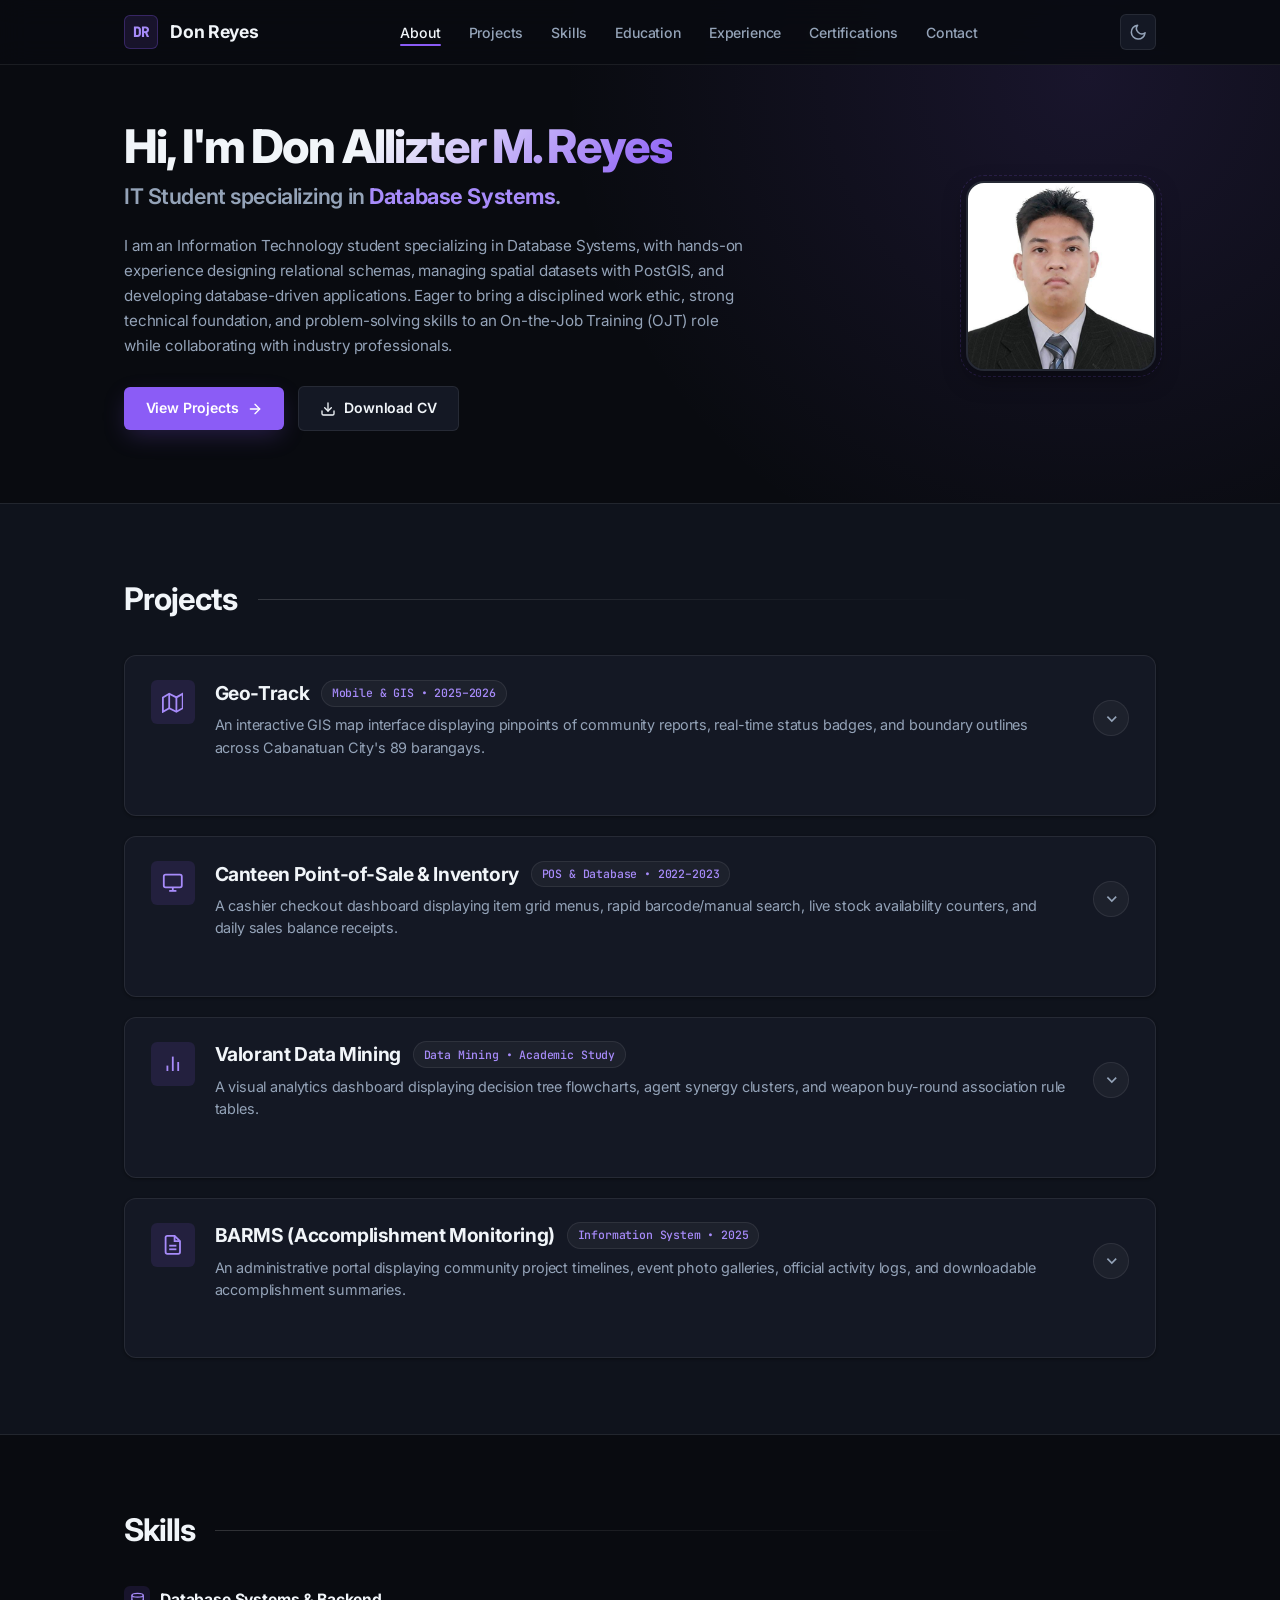
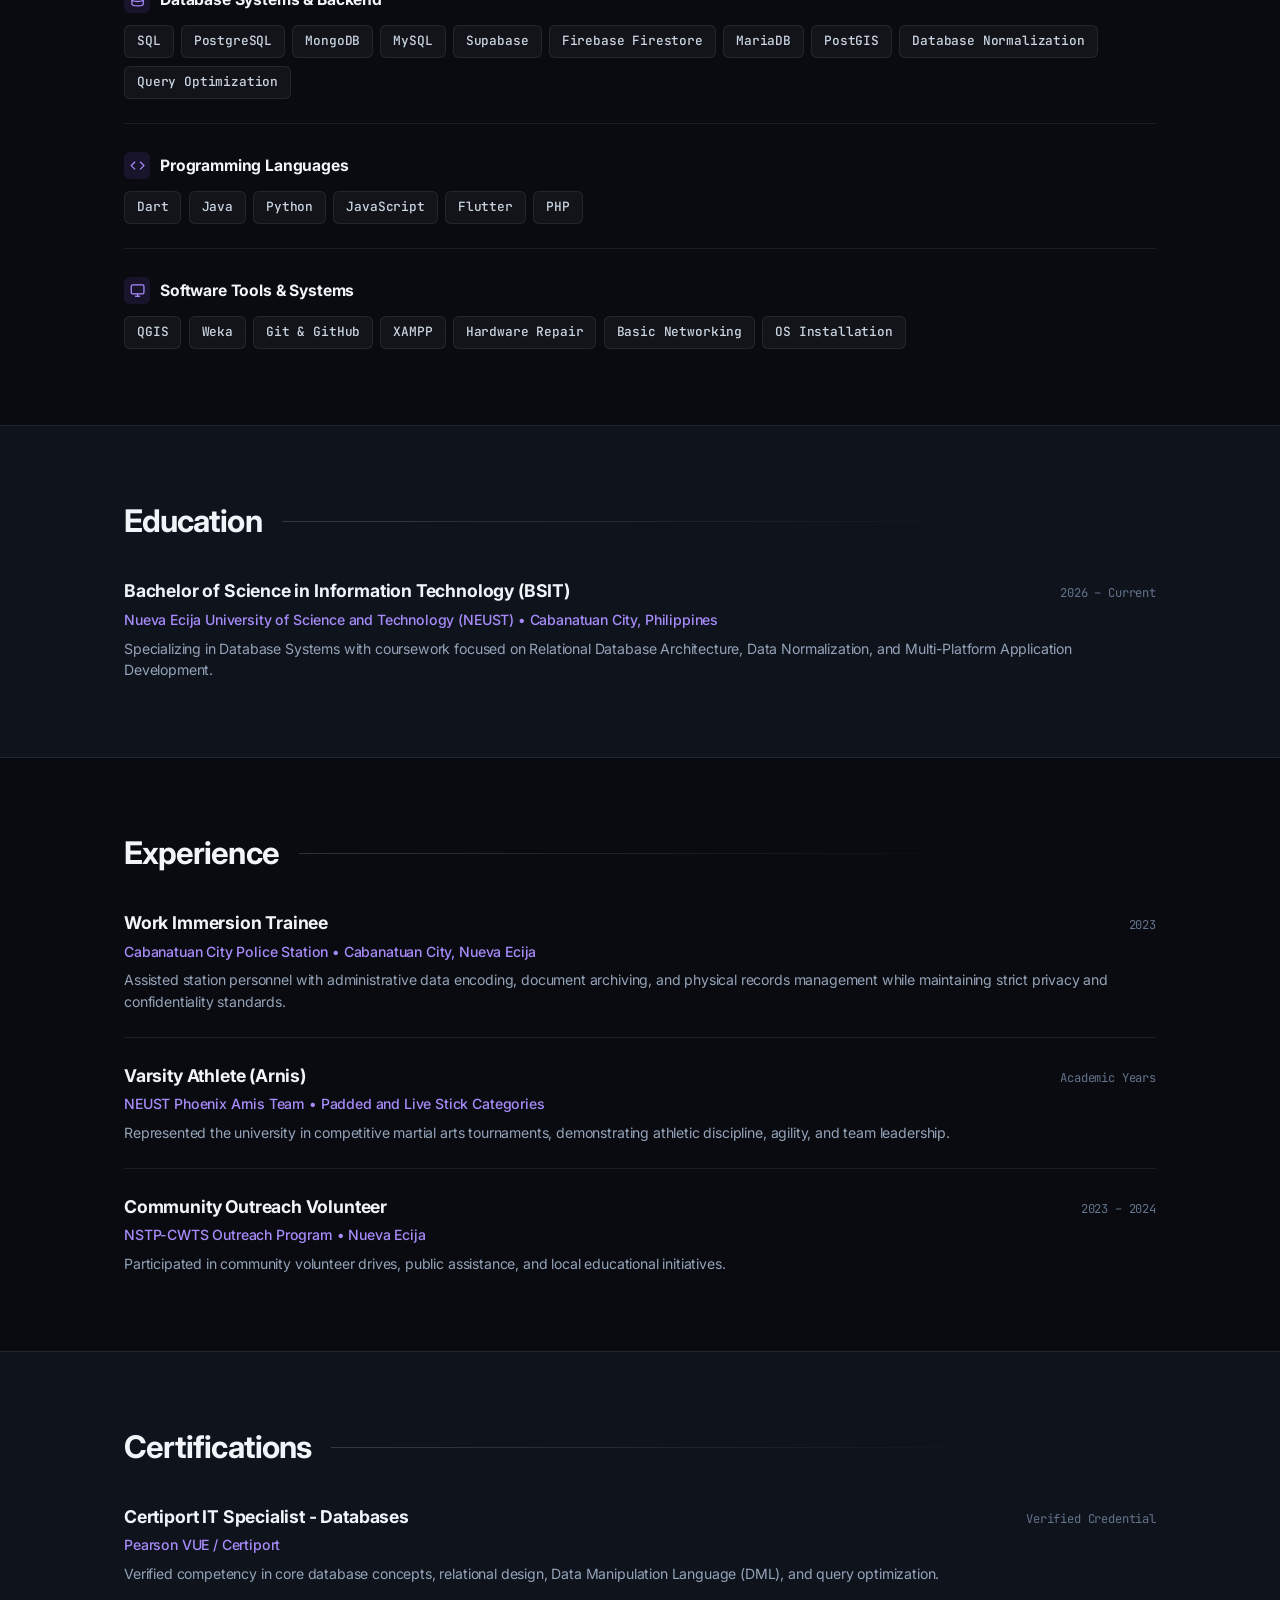
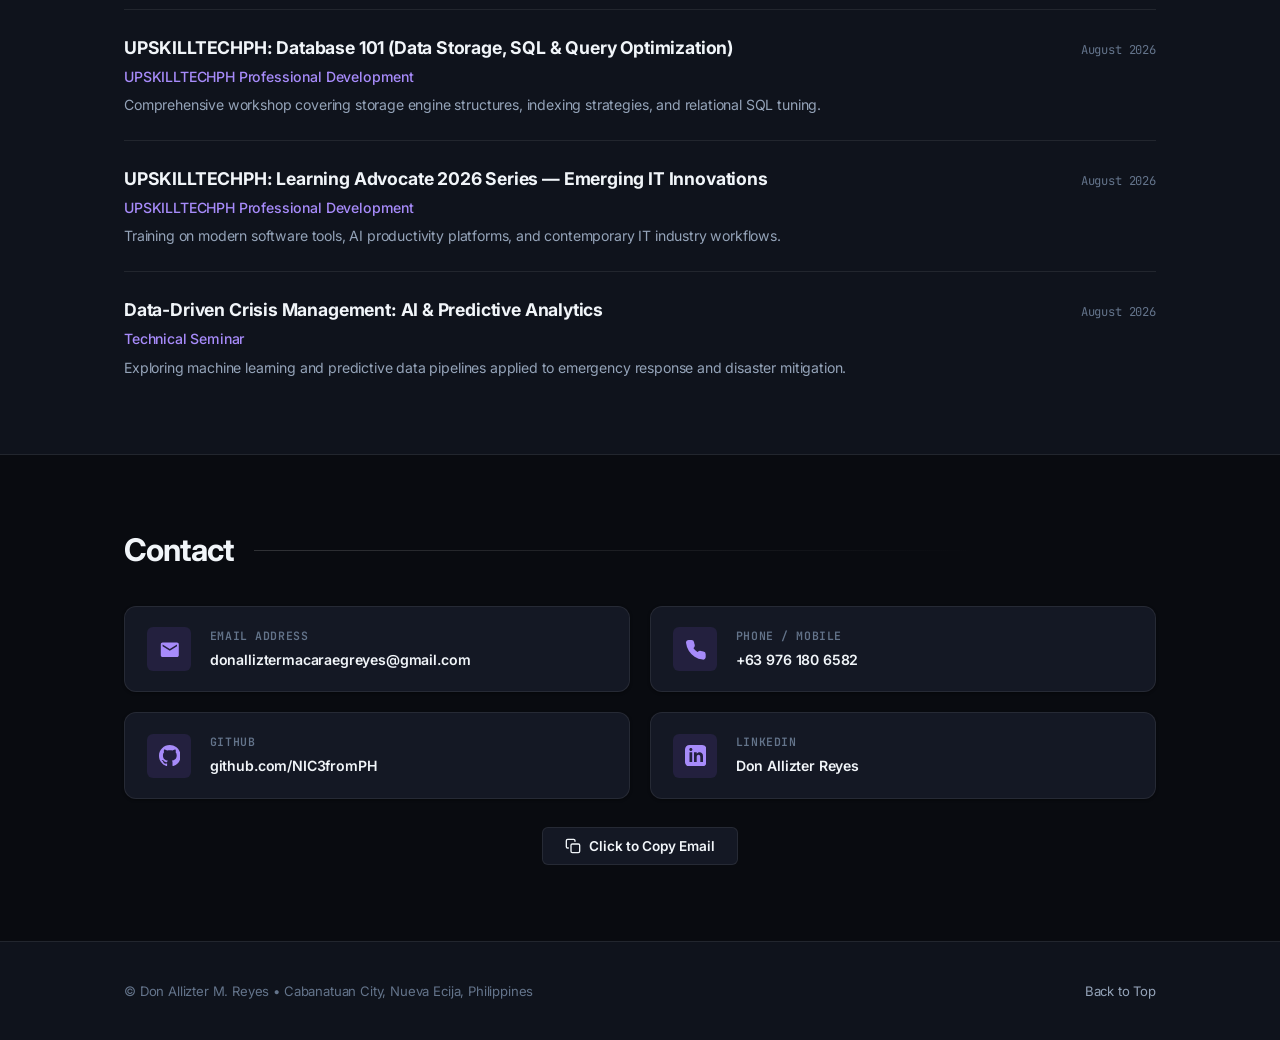
==== commit 8511aa74: "Add index.html for GitHub Pages entry point" ====
--- a/index.html
+++ b/index.html
@@ -1,621 +1,651 @@
 <!DOCTYPE html>
 <html lang="en" data-theme="dark">
+
 <head>
-  <meta charset="UTF-8">
-  <meta name="viewport" content="width=device-width, initial-scale=1.0">
-  <title>Don Allizter M. Reyes | IT Specialist - Database Systems</title>
-  <meta name="description" content="Personal portfolio of Don Allizter M. Reyes — IT Student specializing in Database Systems.">
-  <meta name="author" content="Don Allizter M. Reyes">
-
-  <link rel="icon" href="data:image/svg+xml,<svg xmlns=%22http://www.w3.org/2000/svg%22 viewBox=%220 0 100 100%22><rect width=%22100%22 height=%22100%22 rx=%2220%22 fill=%22%238b5cf6%22/><text x=%2250%22 y=%2265%22 font-family=%22sans-serif%22 font-size=%2250%22 font-weight=%22bold%22 text-anchor=%22middle%22 fill=%22white%22>DR</text></svg>">
-
-  <link rel="preconnect" href="https://fonts.googleapis.com">
-  <link rel="preconnect" href="https://fonts.gstatic.com" crossorigin>
-  <link href="https://fonts.googleapis.com/css2?family=Inter:wght@400;500;600;700;800&family=JetBrains+Mono:wght@400;500;600&display=swap" rel="stylesheet">
-
-  <link rel="stylesheet" href="Portfolio.css">
+    <meta charset="UTF-8">
+    <meta name="viewport" content="width=device-width, initial-scale=1.0">
+    <title>Don Allizter M. Reyes | IT Specialist - Database Systems</title>
+    <meta name="description"
+        content="Personal portfolio of Don Allizter M. Reyes — IT Student specializing in Database Systems.">
+    <meta name="author" content="Don Allizter M. Reyes">
+
+    <link rel="icon"
+        href="data:image/svg+xml,<svg xmlns=%22http://www.w3.org/2000/svg%22 viewBox=%220 0 100 100%22><rect width=%22100%22 height=%22100%22 rx=%2220%22 fill=%22%238b5cf6%22/><text x=%2250%22 y=%2265%22 font-family=%22sans-serif%22 font-size=%2250%22 font-weight=%22bold%22 text-anchor=%22middle%22 fill=%22white%22>DR</text></svg>">
+
+    <link rel="preconnect" href="https://fonts.googleapis.com">
+    <link rel="preconnect" href="https://fonts.gstatic.com" crossorigin>
+    <link
+        href="https://fonts.googleapis.com/css2?family=Inter:wght@400;500;600;700;800&family=JetBrains+Mono:wght@400;500;600&display=swap"
+        rel="stylesheet">
+
+    <link rel="stylesheet" href="Portfolio.css">
 </head>
+
 <body>
 
-  <header class="navbar" id="navbar">
-    <div class="container navbar-container">
-      <a href="#home" class="nav-brand" aria-label="Don Allizter Reyes Portfolio">
-        <span class="brand-monogram">DR</span>
-        <span class="brand-text">Don Reyes</span>
-      </a>
-
-      <nav aria-label="Main Navigation">
-        <ul class="nav-links" id="nav-links">
-          <li><a href="#home" class="nav-link active">Home</a></li>
-          <li><a href="#about" class="nav-link">About</a></li>
-          <li><a href="#projects" class="nav-link">Projects</a></li>
-          <li><a href="#skills" class="nav-link">Skills</a></li>
-          <li><a href="#education" class="nav-link">Education</a></li>
-          <li><a href="#experience" class="nav-link">Experience</a></li>
-          <li><a href="#certifications" class="nav-link">Certifications</a></li>
-          <li><a href="#contact" class="nav-link">Contact</a></li>
-        </ul>
-      </nav>
-
-      <div class="nav-actions">
-        <button id="theme-toggle" class="theme-toggle" aria-label="Toggle Light and Dark Mode" title="Toggle Theme">
-          <svg class="theme-icon-sun" viewBox="0 0 24 24">
-            <circle cx="12" cy="12" r="5"></circle>
-            <line x1="12" y1="1" x2="12" y2="3"></line>
-            <line x1="12" y1="21" x2="12" y2="23"></line>
-            <line x1="4.22" y1="4.22" x2="5.64" y2="5.64"></line>
-            <line x1="18.36" y1="18.36" x2="19.78" y2="19.78"></line>
-            <line x1="1" y1="12" x2="3" y2="12"></line>
-            <line x1="21" y1="12" x2="23" y2="12"></line>
-            <line x1="4.22" y1="19.78" x2="5.64" y2="18.36"></line>
-            <line x1="18.36" y1="5.64" x2="19.78" y2="4.22"></line>
-          </svg>
-          <svg class="theme-icon-moon" viewBox="0 0 24 24">
-            <path d="M21 12.79A9 9 0 1 1 11.21 3 7 7 0 0 0 21 12.79z"></path>
-          </svg>
-        </button>
-
-        <button id="mobile-menu-btn" class="mobile-menu-btn" aria-label="Toggle navigation menu" aria-expanded="false">
-          <svg viewBox="0 0 24 24">
-            <line x1="3" y1="12" x2="21" y2="12"></line>
-            <line x1="3" y1="6" x2="21" y2="6"></line>
-            <line x1="3" y1="18" x2="21" y2="18"></line>
-          </svg>
-        </button>
-      </div>
-    </div>
-  </header>
-
-  <main>
-    <section class="section hero-section" id="home">
-      <div class="container">
-        <div class="hero-content">
-          <h1 class="hero-title">
-            Hi, I'm <span class="name-highlight">Don Allizter M. Reyes</span>
-          </h1>
-
-          <p class="hero-headline">
-            IT Student specializing in <span class="headline-focus">Database Systems</span>.
-          </p>
-
-          <p class="hero-bio">
-            Focused on database architecture, query optimization, spatial data systems with PostGIS, and data-driven application development. Seeking an On-the-Job Training (OJT) role to apply rigorous technical skills and solve real-world data challenges.
-          </p>
-
-          <div class="hero-actions">
-            <a href="#projects" class="btn btn-primary">
-              <span>View Projects</span>
-              <svg viewBox="0 0 24 24"><line x1="5" y1="12" x2="19" y2="12"></line><polyline points="12 5 19 12 12 19"></polyline></svg>
+    <header class="navbar" id="navbar">
+        <div class="container navbar-container">
+            <a href="#about" class="nav-brand" aria-label="Don Allizter Reyes Portfolio">
+                <span class="brand-monogram">DR</span>
+                <span class="brand-text">Don Reyes</span>
             </a>
 
-            <a href="assets/Don_Allizter_Reyes_Resume.pdf" target="_blank" download="Don_Allizter_Reyes_Resume.pdf" class="btn btn-secondary">
-              <svg viewBox="0 0 24 24"><path d="M21 15v4a2 2 0 0 1-2 2H5a2 2 0 0 1-2-2v-4"></path><polyline points="7 10 12 15 17 10"></polyline><line x1="12" y1="15" x2="12" y2="3"></line></svg>
-              <span>Download CV</span>
-            </a>
-          </div>
+            <nav aria-label="Main Navigation">
+                <ul class="nav-links" id="nav-links">
+                    <li><a href="#about" class="nav-link active">About</a></li>
+                    <li><a href="#projects" class="nav-link">Projects</a></li>
+                    <li><a href="#skills" class="nav-link">Skills</a></li>
+                    <li><a href="#education" class="nav-link">Education</a></li>
+                    <li><a href="#experience" class="nav-link">Experience</a></li>
+                    <li><a href="#certifications" class="nav-link">Certifications</a></li>
+                    <li><a href="#contact" class="nav-link">Contact</a></li>
+                </ul>
+            </nav>
+
+            <div class="nav-actions">
+                <button id="theme-toggle" class="theme-toggle" aria-label="Toggle Light and Dark Mode"
+                    title="Toggle Theme">
+                    <svg class="theme-icon-sun" viewBox="0 0 24 24">
+                        <circle cx="12" cy="12" r="5"></circle>
+                        <line x1="12" y1="1" x2="12" y2="3"></line>
+                        <line x1="12" y1="21" x2="12" y2="23"></line>
+                        <line x1="4.22" y1="4.22" x2="5.64" y2="5.64"></line>
+                        <line x1="18.36" y1="18.36" x2="19.78" y2="19.78"></line>
+                        <line x1="1" y1="12" x2="3" y2="12"></line>
+                        <line x1="21" y1="12" x2="23" y2="12"></line>
+                        <line x1="4.22" y1="19.78" x2="5.64" y2="18.36"></line>
+                        <line x1="18.36" y1="5.64" x2="19.78" y2="4.22"></line>
+                    </svg>
+                    <svg class="theme-icon-moon" viewBox="0 0 24 24">
+                        <path d="M21 12.79A9 9 0 1 1 11.21 3 7 7 0 0 0 21 12.79z"></path>
+                    </svg>
+                </button>
+
+                <button id="mobile-menu-btn" class="mobile-menu-btn" aria-label="Toggle navigation menu"
+                    aria-expanded="false">
+                    <svg viewBox="0 0 24 24">
+                        <line x1="3" y1="12" x2="21" y2="12"></line>
+                        <line x1="3" y1="6" x2="21" y2="6"></line>
+                        <line x1="3" y1="18" x2="21" y2="18"></line>
+                    </svg>
+                </button>
+            </div>
         </div>
-      </div>
-    </section>
-
-    <section class="section section-alt" id="about">
-      <div class="container">
-        <div class="section-header">
-          <h2 class="section-title">About</h2>
+    </header>
+
+    <main>
+        <section class="section hero-section" id="about">
+            <div class="container">
+                <div class="hero-grid">
+
+                    <div class="hero-content">
+                        <h1 class="hero-title">
+                            Hi, I'm <span class="name-highlight">Don Allizter M. Reyes</span>
+                        </h1>
+
+                        <p class="hero-headline">
+                            IT Student specializing in <span class="headline-focus">Database Systems</span>.
+                        </p>
+
+                        <p class="hero-bio">
+                            I am an Information Technology student specializing in Database Systems, with hands-on
+                            experience designing relational schemas, managing spatial datasets with PostGIS, and
+                            developing database-driven applications. Eager to bring a disciplined work ethic, strong
+                            technical foundation, and problem-solving skills to an On-the-Job Training (OJT) role while
+                            collaborating with industry professionals.
+                        </p>
+
+                        <div class="hero-actions">
+                            <a href="#projects" class="btn btn-primary">
+                                <span>View Projects</span>
+                                <svg viewBox="0 0 24 24">
+                                    <line x1="5" y1="12" x2="19" y2="12"></line>
+                                    <polyline points="12 5 19 12 12 19"></polyline>
+                                </svg>
+                            </a>
+
+                            <a href="assets/Don_Allizter_Reyes_Resume.pdf" target="_blank"
+                                download="Don_Allizter_Reyes_Resume.pdf" class="btn btn-secondary">
+                                <svg viewBox="0 0 24 24">
+                                    <path d="M21 15v4a2 2 0 0 1-2 2H5a2 2 0 0 1-2-2v-4"></path>
+                                    <polyline points="7 10 12 15 17 10"></polyline>
+                                    <line x1="12" y1="15" x2="12" y2="3"></line>
+                                </svg>
+                                <span>Download CV</span>
+                            </a>
+                        </div>
+                    </div>
+
+                    <div class="hero-avatar-wrapper">
+                        <img src="assets/profile.jpg" alt="Don Allizter M. Reyes" class="hero-avatar" width="190"
+                            height="190">
+                    </div>
+
+                </div>
+            </div>
+        </section>
+
+        <section class="section section-alt" id="projects">
+            <div class="container">
+                <div class="section-header">
+                    <h2 class="section-title">Projects</h2>
+                </div>
+
+                <div class="projects-stack">
+
+                    <div class="project-card">
+                        <div class="project-card-main">
+                            <div class="project-main-left">
+                                <span class="project-icon-badge">
+                                    <svg viewBox="0 0 24 24" fill="none" stroke="currentColor">
+                                        <polygon points="1 6 1 22 8 18 16 22 23 18 23 2 16 6 8 2 1 6"></polygon>
+                                        <line x1="8" y1="2" x2="8" y2="18"></line>
+                                        <line x1="16" y1="6" x2="16" y2="22"></line>
+                                    </svg>
+                                </span>
+                                <div class="project-content-col">
+                                    <div class="project-title-row">
+                                        <h3 class="project-title">Geo-Track</h3>
+                                        <span class="project-meta-pill">Mobile & GIS • 2025–2026</span>
+                                    </div>
+                                    <p class="project-summary-text">
+                                        An interactive GIS map interface displaying pinpoints of community reports,
+                                        real-time status badges, and boundary outlines across Cabanatuan City's 89
+                                        barangays.
+                                    </p>
+                                </div>
+                            </div>
+
+                            <div class="project-main-right">
+                                <button class="project-expand-circle" type="button"
+                                    aria-label="Toggle Geo-Track details" aria-expanded="false">
+                                    <svg viewBox="0 0 24 24" fill="none" stroke="currentColor">
+                                        <polyline points="6 9 12 15 18 9"></polyline>
+                                    </svg>
+                                </button>
+                            </div>
+                        </div>
+
+                        <div class="project-drawer">
+                            <div class="project-drawer-content">
+                                <ul class="project-highlights">
+                                    <li>Full-screen interactive map with color-coded markers and barangay boundary
+                                        polygons.</li>
+                                    <li>Citizen feed showing uploaded incident photos, concern categories, and
+                                        resolution progress indicators.</li>
+                                    <li>Admin dispatch dashboard with barangay-level search, filter bars, and status
+                                        updates.</li>
+                                </ul>
+                                <div class="project-tags">
+                                    <span class="p-tag">Interactive Map</span>
+                                    <span class="p-tag">Citizen Feed</span>
+                                    <span class="p-tag">Status Badges</span>
+                                    <span class="p-tag">Flutter UI</span>
+                                    <span class="p-tag">PostGIS</span>
+                                </div>
+                            </div>
+                        </div>
+                    </div>
+
+                    <div class="project-card">
+                        <div class="project-card-main">
+                            <div class="project-main-left">
+                                <span class="project-icon-badge">
+                                    <svg viewBox="0 0 24 24" fill="none" stroke="currentColor">
+                                        <rect x="2" y="3" width="20" height="14" rx="2" ry="2"></rect>
+                                        <line x1="8" y1="21" x2="16" y2="21"></line>
+                                        <line x1="12" y1="17" x2="12" y2="21"></line>
+                                    </svg>
+                                </span>
+                                <div class="project-content-col">
+                                    <div class="project-title-row">
+                                        <h3 class="project-title">Canteen Point-of-Sale & Inventory</h3>
+                                        <span class="project-meta-pill">POS & Database • 2022–2023</span>
+                                    </div>
+                                    <p class="project-summary-text">
+                                        A cashier checkout dashboard displaying item grid menus, rapid barcode/manual
+                                        search, live stock availability counters, and daily sales balance receipts.
+                                    </p>
+                                </div>
+                            </div>
+
+                            <div class="project-main-right">
+                                <button class="project-expand-circle" type="button"
+                                    aria-label="Toggle Canteen POS details" aria-expanded="false">
+                                    <svg viewBox="0 0 24 24" fill="none" stroke="currentColor">
+                                        <polyline points="6 9 12 15 18 9"></polyline>
+                                    </svg>
+                                </button>
+                            </div>
+                        </div>
+
+                        <div class="project-drawer">
+                            <div class="project-drawer-content">
+                                <ul class="project-highlights">
+                                    <li>Visual register interface with quick-tap menu tiles, quantity modifiers, and
+                                        subtotal calculation.</li>
+                                    <li>Real-time inventory table highlighting color-coded low-stock warnings and
+                                        replenishment logs.</li>
+                                    <li>Daily transaction summary screen generating sales totals and printable
+                                        end-of-shift receipts.</li>
+                                </ul>
+                                <div class="project-tags">
+                                    <span class="p-tag">POS Register</span>
+                                    <span class="p-tag">Stock Indicators</span>
+                                    <span class="p-tag">Sales Summary</span>
+                                    <span class="p-tag">Item Grid</span>
+                                </div>
+                            </div>
+                        </div>
+                    </div>
+
+                    <div class="project-card">
+                        <div class="project-card-main">
+                            <div class="project-main-left">
+                                <span class="project-icon-badge">
+                                    <svg viewBox="0 0 24 24" fill="none" stroke="currentColor">
+                                        <line x1="18" y1="20" x2="18" y2="10"></line>
+                                        <line x1="12" y1="20" x2="12" y2="4"></line>
+                                        <line x1="6" y1="20" x2="6" y2="14"></line>
+                                    </svg>
+                                </span>
+                                <div class="project-content-col">
+                                    <div class="project-title-row">
+                                        <h3 class="project-title">Valorant Data Mining</h3>
+                                        <span class="project-meta-pill">Data Mining • Academic Study</span>
+                                    </div>
+                                    <p class="project-summary-text">
+                                        A visual analytics dashboard displaying decision tree flowcharts, agent synergy
+                                        clusters, and weapon buy-round association rule tables.
+                                    </p>
+                                </div>
+                            </div>
+
+                            <div class="project-main-right">
+                                <button class="project-expand-circle" type="button"
+                                    aria-label="Toggle Valorant Data Mining details" aria-expanded="false">
+                                    <svg viewBox="0 0 24 24" fill="none" stroke="currentColor">
+                                        <polyline points="6 9 12 15 18 9"></polyline>
+                                    </svg>
+                                </button>
+                            </div>
+                        </div>
+
+                        <div class="project-drawer">
+                            <div class="project-drawer-content">
+                                <ul class="project-highlights">
+                                    <li>Branching decision tree diagram charting win/loss probabilities across match
+                                        rounds.</li>
+                                    <li>Association rule table mapping high-confidence agent selections and weapon
+                                        pairings.</li>
+                                    <li>Comparative telemetry charts graphing player combat scores, headshot rates, and
+                                        victory trends.</li>
+                                </ul>
+                                <div class="project-tags">
+                                    <span class="p-tag">Decision Trees</span>
+                                    <span class="p-tag">Rule Tables</span>
+                                    <span class="p-tag">Analytics Charts</span>
+                                    <span class="p-tag">Weka</span>
+                                </div>
+                            </div>
+                        </div>
+                    </div>
+
+                    <div class="project-card">
+                        <div class="project-card-main">
+                            <div class="project-main-left">
+                                <span class="project-icon-badge">
+                                    <svg viewBox="0 0 24 24" fill="none" stroke="currentColor">
+                                        <path d="M14 2H6a2 2 0 0 0-2 2v16a2 2 0 0 0 2 2h12a2 2 0 0 0 2-2V8z"></path>
+                                        <polyline points="14 2 14 8 20 8"></polyline>
+                                        <line x1="16" y1="13" x2="8" y2="13"></line>
+                                        <line x1="16" y1="17" x2="8" y2="17"></line>
+                                    </svg>
+                                </span>
+                                <div class="project-content-col">
+                                    <div class="project-title-row">
+                                        <h3 class="project-title">BARMS (Accomplishment Monitoring)</h3>
+                                        <span class="project-meta-pill">Information System • 2025</span>
+                                    </div>
+                                    <p class="project-summary-text">
+                                        An administrative portal displaying community project timelines, event photo
+                                        galleries, official activity logs, and downloadable accomplishment summaries.
+                                    </p>
+                                </div>
+                            </div>
+
+                            <div class="project-main-right">
+                                <button class="project-expand-circle" type="button" aria-label="Toggle BARMS details"
+                                    aria-expanded="false">
+                                    <svg viewBox="0 0 24 24" fill="none" stroke="currentColor">
+                                        <polyline points="6 9 12 15 18 9"></polyline>
+                                    </svg>
+                                </button>
+                            </div>
+                        </div>
+
+                        <div class="project-drawer">
+                            <div class="project-drawer-content">
+                                <ul class="project-highlights">
+                                    <li>Chronological accomplishment timeline showcasing completed community projects
+                                        with photo documentation.</li>
+                                    <li>Searchable records data table with quick filtering by date, department, and
+                                        project status.</li>
+                                    <li>Automated report generator rendering standardized printable monthly
+                                        accomplishment summaries.</li>
+                                </ul>
+                                <div class="project-tags">
+                                    <span class="p-tag">Admin Dashboard</span>
+                                    <span class="p-tag">Activity Timeline</span>
+                                    <span class="p-tag">Records Table</span>
+                                    <span class="p-tag">Reports</span>
+                                </div>
+                            </div>
+                        </div>
+                    </div>
+
+                </div>
+            </div>
+        </section>
+
+        <section class="section" id="skills">
+            <div class="container">
+                <div class="section-header">
+                    <h2 class="section-title">Skills</h2>
+                </div>
+
+                <div class="skills-open-container">
+
+                    <div class="skill-category-row">
+                        <div class="skill-category-header">
+                            <span class="skill-category-icon">
+                                <svg viewBox="0 0 24 24" fill="none" stroke="currentColor">
+                                    <ellipse cx="12" cy="5" rx="9" ry="3"></ellipse>
+                                    <path d="M21 12c0 1.66-4 3-9 3s-9-1.34-9-3"></path>
+                                    <path d="M3 5v14c0 1.66 4 3 9 3s9-1.34 9-3V5"></path>
+                                </svg>
+                            </span>
+                            <h3 class="skill-category-name">Database Systems & Backend</h3>
+                        </div>
+                        <div class="skills-tags-flow">
+                            <span class="skill-tag">SQL</span>
+                            <span class="skill-tag">PostgreSQL</span>
+                            <span class="skill-tag">MongoDB</span>
+                            <span class="skill-tag">MySQL</span>
+                            <span class="skill-tag">Supabase</span>
+                            <span class="skill-tag">Firebase Firestore</span>
+                            <span class="skill-tag">MariaDB</span>
+                            <span class="skill-tag">PostGIS</span>
+                            <span class="skill-tag">Database Normalization</span>
+                            <span class="skill-tag">Query Optimization</span>
+                        </div>
+                    </div>
+
+                    <div class="skill-category-row">
+                        <div class="skill-category-header">
+                            <span class="skill-category-icon">
+                                <svg viewBox="0 0 24 24" fill="none" stroke="currentColor">
+                                    <polyline points="16 18 22 12 16 6"></polyline>
+                                    <polyline points="8 6 2 12 8 18"></polyline>
+                                </svg>
+                            </span>
+                            <h3 class="skill-category-name">Programming Languages</h3>
+                        </div>
+                        <div class="skills-tags-flow">
+                            <span class="skill-tag">Dart</span>
+                            <span class="skill-tag">Java</span>
+                            <span class="skill-tag">Python</span>
+                            <span class="skill-tag">JavaScript</span>
+                            <span class="skill-tag">Flutter</span>
+                            <span class="skill-tag">PHP</span>
+                        </div>
+                    </div>
+
+                    <div class="skill-category-row">
+                        <div class="skill-category-header">
+                            <span class="skill-category-icon">
+                                <svg viewBox="0 0 24 24" fill="none" stroke="currentColor">
+                                    <rect x="2" y="3" width="20" height="14" rx="2" ry="2"></rect>
+                                    <line x1="8" y1="21" x2="16" y2="21"></line>
+                                    <line x1="12" y1="17" x2="12" y2="21"></line>
+                                </svg>
+                            </span>
+                            <h3 class="skill-category-name">Software Tools & Systems</h3>
+                        </div>
+                        <div class="skills-tags-flow">
+                            <span class="skill-tag">QGIS</span>
+                            <span class="skill-tag">Weka</span>
+                            <span class="skill-tag">Git & GitHub</span>
+                            <span class="skill-tag">XAMPP</span>
+                            <span class="skill-tag">Hardware Repair</span>
+                            <span class="skill-tag">Basic Networking</span>
+                            <span class="skill-tag">OS Installation</span>
+                        </div>
+                    </div>
+
+                </div>
+            </div>
+        </section>
+
+        <section class="section section-alt" id="education">
+            <div class="container">
+                <div class="section-header">
+                    <h2 class="section-title">Education</h2>
+                </div>
+
+                <div class="resume-list">
+                    <div class="resume-item">
+                        <div class="resume-item-top">
+                            <h3 class="resume-item-title">Bachelor of Science in Information Technology (BSIT)</h3>
+                            <span class="resume-item-date">2026 – Current</span>
+                        </div>
+                        <p class="resume-item-subtitle">Nueva Ecija University of Science and Technology (NEUST) •
+                            Cabanatuan City, Philippines</p>
+                        <p class="resume-item-desc">
+                            Specializing in Database Systems with coursework focused on Relational Database
+                            Architecture, Data Normalization, and Multi-Platform Application Development.
+                        </p>
+                    </div>
+                </div>
+            </div>
+        </section>
+
+        <section class="section" id="experience">
+            <div class="container">
+                <div class="section-header">
+                    <h2 class="section-title">Experience</h2>
+                </div>
+
+                <div class="resume-list">
+                    <div class="resume-item">
+                        <div class="resume-item-top">
+                            <h3 class="resume-item-title">Work Immersion Trainee</h3>
+                            <span class="resume-item-date">2023</span>
+                        </div>
+                        <p class="resume-item-subtitle">Cabanatuan City Police Station • Cabanatuan City, Nueva Ecija
+                        </p>
+                        <p class="resume-item-desc">
+                            Assisted station personnel with administrative data encoding, document archiving, and
+                            physical records management while maintaining strict privacy and confidentiality standards.
+                        </p>
+                    </div>
+
+                    <div class="resume-item">
+                        <div class="resume-item-top">
+                            <h3 class="resume-item-title">Varsity Athlete (Arnis)</h3>
+                            <span class="resume-item-date">Academic Years</span>
+                        </div>
+                        <p class="resume-item-subtitle">NEUST Phoenix Arnis Team • Padded and Live Stick Categories</p>
+                        <p class="resume-item-desc">
+                            Represented the university in competitive martial arts tournaments, demonstrating athletic
+                            discipline, agility, and team leadership.
+                        </p>
+                    </div>
+
+                    <div class="resume-item">
+                        <div class="resume-item-top">
+                            <h3 class="resume-item-title">Community Outreach Volunteer</h3>
+                            <span class="resume-item-date">2023 – 2024</span>
+                        </div>
+                        <p class="resume-item-subtitle">NSTP-CWTS Outreach Program • Nueva Ecija</p>
+                        <p class="resume-item-desc">
+                            Participated in community volunteer drives, public assistance, and local educational
+                            initiatives.
+                        </p>
+                    </div>
+                </div>
+            </div>
+        </section>
+
+        <section class="section section-alt" id="certifications">
+            <div class="container">
+                <div class="section-header">
+                    <h2 class="section-title">Certifications</h2>
+                </div>
+
+                <div class="resume-list">
+                    <div class="resume-item">
+                        <div class="resume-item-top">
+                            <h3 class="resume-item-title">Certiport IT Specialist - Databases</h3>
+                            <span class="resume-item-date">Verified Credential</span>
+                        </div>
+                        <p class="resume-item-subtitle">Pearson VUE / Certiport</p>
+                        <p class="resume-item-desc">
+                            Verified competency in core database concepts, relational design, Data Manipulation Language
+                            (DML), and query optimization.
+                        </p>
+                    </div>
+
+                    <div class="resume-item">
+                        <div class="resume-item-top">
+                            <h3 class="resume-item-title">UPSKILLTECHPH: Database 101 (Data Storage, SQL & Query
+                                Optimization)</h3>
+                            <span class="resume-item-date">August 2026</span>
+                        </div>
+                        <p class="resume-item-subtitle">UPSKILLTECHPH Professional Development</p>
+                        <p class="resume-item-desc">
+                            Comprehensive workshop covering storage engine structures, indexing strategies, and
+                            relational SQL tuning.
+                        </p>
+                    </div>
+
+                    <div class="resume-item">
+                        <div class="resume-item-top">
+                            <h3 class="resume-item-title">UPSKILLTECHPH: Learning Advocate 2026 Series — Emerging IT
+                                Innovations</h3>
+                            <span class="resume-item-date">August 2026</span>
+                        </div>
+                        <p class="resume-item-subtitle">UPSKILLTECHPH Professional Development</p>
+                        <p class="resume-item-desc">
+                            Training on modern software tools, AI productivity platforms, and contemporary IT industry
+                            workflows.
+                        </p>
+                    </div>
+
+                    <div class="resume-item">
+                        <div class="resume-item-top">
+                            <h3 class="resume-item-title">Data-Driven Crisis Management: AI & Predictive Analytics</h3>
+                            <span class="resume-item-date">August 2026</span>
+                        </div>
+                        <p class="resume-item-subtitle">Technical Seminar</p>
+                        <p class="resume-item-desc">
+                            Exploring machine learning and predictive data pipelines applied to emergency response and
+                            disaster mitigation.
+                        </p>
+                    </div>
+                </div>
+            </div>
+        </section>
+
+        <section class="section" id="contact">
+            <div class="container">
+                <div class="section-header">
+                    <h2 class="section-title">Contact</h2>
+                </div>
+
+                <div class="contact-grid">
+                    <a href="mailto:donalliztermacaraegreyes@gmail.com" class="contact-card" id="contact-email-link">
+                        <div class="contact-icon">
+                            <svg viewBox="0 0 24 24">
+                                <path
+                                    d="M20 4H4c-1.1 0-1.99.9-1.99 2L2 18c0 1.1.9 2 2 2h16c1.1 0 2-.9 2-2V6c0-1.1-.9-2-2-2zm0 4l-8 5-8-5V6l8 5 8-5v2z" />
+                            </svg>
+                        </div>
+                        <div class="contact-info">
+                            <span class="contact-label">Email Address</span>
+                            <span class="contact-value">donalliztermacaraegreyes@gmail.com</span>
+                        </div>
+                    </a>
+
+                    <a href="tel:+639761806582" class="contact-card">
+                        <div class="contact-icon">
+                            <svg viewBox="0 0 24 24" fill="none" stroke="currentColor" stroke-width="2"
+                                stroke-linecap="round" stroke-linejoin="round">
+                                <path
+                                    d="M22 16.92v3a2 2 0 0 1-2.18 2 19.79 19.79 0 0 1-8.63-3.07 19.5 19.5 0 0 1-6-6 19.79 19.79 0 0 1-3.07-8.67A2 2 0 0 1 4.11 2h3a2 2 0 0 1 2 1.72 12.84 12.84 0 0 0 .7 2.81 2 2 0 0 1-.45 2.11L8.09 9.91a16 16 0 0 0 6 6l1.27-1.27a2 2 0 0 1 2.11-.45 12.84 12.84 0 0 0 2.81.7A2 2 0 0 1 22 16.92z" />
+                            </svg>
+                        </div>
+                        <div class="contact-info">
+                            <span class="contact-label">Phone / Mobile</span>
+                            <span class="contact-value">+63 976 180 6582</span>
+                        </div>
+                    </a>
+
+                    <a href="https://github.com/NIC3fromPH" target="_blank" rel="noopener noreferrer"
+                        class="contact-card">
+                        <div class="contact-icon">
+                            <svg viewBox="0 0 24 24">
+                                <path
+                                    d="M12 0C5.37 0 0 5.37 0 12c0 5.31 3.435 9.795 8.205 11.385.6.105.825-.255.825-.57 0-.285-.015-1.23-.015-2.235-3.015.555-3.795-.735-4.035-1.41-.135-.345-.72-1.41-1.23-1.695-.42-.225-1.02-.78-.015-.795.945-.015 1.62.87 1.845 1.23 1.08 1.815 2.805 1.305 3.495.99.105-.78.42-1.305.765-1.605-2.67-.3-5.46-1.335-5.46-5.925 0-1.305.465-2.385 1.23-3.225-.12-.3-.54-1.53.12-3.18 0 0 1.005-.315 3.3 1.23.96-.27 1.98-.405 3-.405s2.04.135 3 .405c2.295-1.56 3.3-1.23 3.3-1.23.66 1.65.24 2.88.12 3.18.765.84 1.23 1.905 1.23 3.225 0 4.605-2.805 5.625-5.475 5.925.435.375.81 1.095.81 2.22 0 1.605-.015 2.895-.015 3.3 0 .315.225.69.825.57A12.02 12.02 0 0 0 24 12c0-6.63-5.37-12-12-12z" />
+                            </svg>
+                        </div>
+                        <div class="contact-info">
+                            <span class="contact-label">GitHub</span>
+                            <span class="contact-value">github.com/NIC3fromPH</span>
+                        </div>
+                    </a>
+
+                    <a href="https://linkedin.com" target="_blank" rel="noopener noreferrer" class="contact-card">
+                        <div class="contact-icon">
+                            <svg viewBox="0 0 24 24">
+                                <path
+                                    d="M19 0h-14c-2.761 0-5 2.239-5 5v14c0 2.761 2.239 5 5 5h14c2.762 0 5-2.239 5-5v-14c0-2.761-2.238-5-5-5zm-11 19h-3v-11h3v11zm-1.5-12.268c-.966 0-1.75-.79-1.75-1.764s.784-1.764 1.75-1.764 1.75.79 1.75 1.764-.783 1.764-1.75 1.764zm13.5 12.268h-3v-5.604c0-3.368-4-3.113-4 0v5.604h-3v-11h3v1.765c1.396-2.586 7-2.777 7 2.476v6.759z" />
+                            </svg>
+                        </div>
+                        <div class="contact-info">
+                            <span class="contact-label">LinkedIn</span>
+                            <span class="contact-value">Don Allizter Reyes</span>
+                        </div>
+                    </a>
+                </div>
+
+                <div class="contact-copy-row">
+                    <button id="copy-email-btn" class="btn btn-secondary" style="font-size: 0.85rem;">
+                        <svg viewBox="0 0 24 24" width="15" height="15">
+                            <rect x="9" y="9" width="13" height="13" rx="2" ry="2"></rect>
+                            <path d="M5 15H4a2 2 0 0 1-2-2V4a2 2 0 0 1 2-2h9a2 2 0 0 1 2 2v1"></path>
+                        </svg>
+                        <span class="copy-btn-text">Click to Copy Email</span>
+                    </button>
+                </div>
+            </div>
+        </section>
+    </main>
+
+    <footer class="footer">
+        <div class="container footer-content">
+            <p class="footer-text">
+                &copy; Don Allizter M. Reyes • Cabanatuan City, Nueva Ecija, Philippines
+            </p>
+            <div class="footer-links">
+                <a href="#about" class="footer-link">Back to Top</a>
+            </div>
         </div>
-
-        <div class="about-grid">
-          <div class="about-photo-wrapper">
-            <img src="assets/profile.jpg" alt="Don Allizter M. Reyes" class="about-photo" width="220" height="220">
-          </div>
-
-          <div class="about-body">
-            <p class="about-bio-text">
-              I am a Bachelor of Science in Information Technology student at Nueva Ecija University of Science and Technology (NEUST), specializing in Database Systems. My coursework and practical projects focus on relational database design, query optimization, and managing spatial data using PostGIS and QGIS.
-            </p>
-            <p class="about-bio-text">
-              I develop functional, database-driven applications that solve practical community and organizational needs—from building real-time geospatial reporting in Flutter and Supabase, to localized point-of-sale inventory systems and competitive telemetry data mining.
-            </p>
-            <p class="about-bio-text">
-              Outside of technical projects, I am a former varsity athlete with the NEUST Phoenix Arnis Team and an active community outreach volunteer. These experiences taught me discipline, strong communication, and adaptability. I am actively seeking an On-the-Job Training (OJT) role to contribute my skills and learn directly from industry professionals.
-            </p>
-
-            <div class="about-meta-grid">
-              <div class="about-meta-col">
-                <span class="about-meta-label">Specialization</span>
-                <span class="about-meta-value">Database Systems & Spatial SQL</span>
-              </div>
-              <div class="about-meta-col">
-                <span class="about-meta-label">University</span>
-                <span class="about-meta-value">NEUST • Cabanatuan City</span>
-              </div>
-              <div class="about-meta-col">
-                <span class="about-meta-label">Availability</span>
-                <span class="about-meta-value">Seeking OJT / Internship</span>
-              </div>
-            </div>
-          </div>
-        </div>
-      </div>
-    </section>
-
-    <section class="section" id="projects">
-      <div class="container">
-        <div class="section-header">
-          <h2 class="section-title">Projects</h2>
-        </div>
-
-        <div class="projects-stack">
-
-          <div class="project-card">
-            <div class="project-card-main">
-              <div class="project-main-left">
-                <span class="project-icon-badge">
-                  <svg viewBox="0 0 24 24" fill="none" stroke="currentColor">
-                    <polygon points="1 6 1 22 8 18 16 22 23 18 23 2 16 6 8 2 1 6"></polygon>
-                    <line x1="8" y1="2" x2="8" y2="18"></line>
-                    <line x1="16" y1="6" x2="16" y2="22"></line>
-                  </svg>
-                </span>
-                <div class="project-content-col">
-                  <div class="project-title-row">
-                    <h3 class="project-title">Geo-Track</h3>
-                    <span class="project-meta-pill">Mobile & GIS • 2025–2026</span>
-                  </div>
-                  <p class="project-summary-text">
-                    An interactive GIS map interface displaying pinpoints of community reports, real-time status badges, and boundary outlines across Cabanatuan City's 89 barangays.
-                  </p>
-                </div>
-              </div>
-
-              <div class="project-main-right">
-                <button class="project-expand-circle" type="button" aria-label="Toggle Geo-Track details" aria-expanded="false">
-                  <svg viewBox="0 0 24 24" fill="none" stroke="currentColor">
-                    <polyline points="6 9 12 15 18 9"></polyline>
-                  </svg>
-                </button>
-              </div>
-            </div>
-
-            <div class="project-drawer">
-              <div class="project-drawer-content">
-                <ul class="project-highlights">
-                  <li>Full-screen interactive map with color-coded markers and barangay boundary polygons.</li>
-                  <li>Citizen feed showing uploaded incident photos, concern categories, and resolution progress indicators.</li>
-                  <li>Admin dispatch dashboard with barangay-level search, filter bars, and status updates.</li>
-                </ul>
-                <div class="project-tags">
-                  <span class="p-tag">Interactive Map</span>
-                  <span class="p-tag">Citizen Feed</span>
-                  <span class="p-tag">Status Badges</span>
-                  <span class="p-tag">Flutter UI</span>
-                  <span class="p-tag">PostGIS</span>
-                </div>
-              </div>
-            </div>
-          </div>
-
-          <div class="project-card">
-            <div class="project-card-main">
-              <div class="project-main-left">
-                <span class="project-icon-badge">
-                  <svg viewBox="0 0 24 24" fill="none" stroke="currentColor">
-                    <rect x="2" y="3" width="20" height="14" rx="2" ry="2"></rect>
-                    <line x1="8" y1="21" x2="16" y2="21"></line>
-                    <line x1="12" y1="17" x2="12" y2="21"></line>
-                  </svg>
-                </span>
-                <div class="project-content-col">
-                  <div class="project-title-row">
-                    <h3 class="project-title">Canteen Point-of-Sale & Inventory</h3>
-                    <span class="project-meta-pill">POS & Database • 2022–2023</span>
-                  </div>
-                  <p class="project-summary-text">
-                    A cashier checkout dashboard displaying item grid menus, rapid barcode/manual search, live stock availability counters, and daily sales balance receipts.
-                  </p>
-                </div>
-              </div>
-
-              <div class="project-main-right">
-                <button class="project-expand-circle" type="button" aria-label="Toggle Canteen POS details" aria-expanded="false">
-                  <svg viewBox="0 0 24 24" fill="none" stroke="currentColor">
-                    <polyline points="6 9 12 15 18 9"></polyline>
-                  </svg>
-                </button>
-              </div>
-            </div>
-
-            <div class="project-drawer">
-              <div class="project-drawer-content">
-                <ul class="project-highlights">
-                  <li>Visual register interface with quick-tap menu tiles, quantity modifiers, and subtotal calculation.</li>
-                  <li>Real-time inventory table highlighting color-coded low-stock warnings and replenishment logs.</li>
-                  <li>Daily transaction summary screen generating sales totals and printable end-of-shift receipts.</li>
-                </ul>
-                <div class="project-tags">
-                  <span class="p-tag">POS Register</span>
-                  <span class="p-tag">Stock Indicators</span>
-                  <span class="p-tag">Sales Summary</span>
-                  <span class="p-tag">Item Grid</span>
-                </div>
-              </div>
-            </div>
-          </div>
-
-          <div class="project-card">
-            <div class="project-card-main">
-              <div class="project-main-left">
-                <span class="project-icon-badge">
-                  <svg viewBox="0 0 24 24" fill="none" stroke="currentColor">
-                    <line x1="18" y1="20" x2="18" y2="10"></line>
-                    <line x1="12" y1="20" x2="12" y2="4"></line>
-                    <line x1="6" y1="20" x2="6" y2="14"></line>
-                  </svg>
-                </span>
-                <div class="project-content-col">
-                  <div class="project-title-row">
-                    <h3 class="project-title">Valorant Data Mining</h3>
-                    <span class="project-meta-pill">Data Mining • Academic Study</span>
-                  </div>
-                  <p class="project-summary-text">
-                    A visual analytics dashboard displaying decision tree flowcharts, agent synergy clusters, and weapon buy-round association rule tables.
-                  </p>
-                </div>
-              </div>
-
-              <div class="project-main-right">
-                <button class="project-expand-circle" type="button" aria-label="Toggle Valorant Data Mining details" aria-expanded="false">
-                  <svg viewBox="0 0 24 24" fill="none" stroke="currentColor">
-                    <polyline points="6 9 12 15 18 9"></polyline>
-                  </svg>
-                </button>
-              </div>
-            </div>
-
-            <div class="project-drawer">
-              <div class="project-drawer-content">
-                <ul class="project-highlights">
-                  <li>Branching decision tree diagram charting win/loss probabilities across match rounds.</li>
-                  <li>Association rule table mapping high-confidence agent selections and weapon pairings.</li>
-                  <li>Comparative telemetry charts graphing player combat scores, headshot rates, and victory trends.</li>
-                </ul>
-                <div class="project-tags">
-                  <span class="p-tag">Decision Trees</span>
-                  <span class="p-tag">Rule Tables</span>
-                  <span class="p-tag">Analytics Charts</span>
-                  <span class="p-tag">Weka</span>
-                </div>
-              </div>
-            </div>
-          </div>
-
-          <div class="project-card">
-            <div class="project-card-main">
-              <div class="project-main-left">
-                <span class="project-icon-badge">
-                  <svg viewBox="0 0 24 24" fill="none" stroke="currentColor">
-                    <path d="M14 2H6a2 2 0 0 0-2 2v16a2 2 0 0 0 2 2h12a2 2 0 0 0 2-2V8z"></path>
-                    <polyline points="14 2 14 8 20 8"></polyline>
-                    <line x1="16" y1="13" x2="8" y2="13"></line>
-                    <line x1="16" y1="17" x2="8" y2="17"></line>
-                  </svg>
-                </span>
-                <div class="project-content-col">
-                  <div class="project-title-row">
-                    <h3 class="project-title">BARMS (Accomplishment Monitoring)</h3>
-                    <span class="project-meta-pill">Information System • 2025</span>
-                  </div>
-                  <p class="project-summary-text">
-                    An administrative portal displaying community project timelines, event photo galleries, official activity logs, and downloadable accomplishment summaries.
-                  </p>
-                </div>
-              </div>
-
-              <div class="project-main-right">
-                <button class="project-expand-circle" type="button" aria-label="Toggle BARMS details" aria-expanded="false">
-                  <svg viewBox="0 0 24 24" fill="none" stroke="currentColor">
-                    <polyline points="6 9 12 15 18 9"></polyline>
-                  </svg>
-                </button>
-              </div>
-            </div>
-
-            <div class="project-drawer">
-              <div class="project-drawer-content">
-                <ul class="project-highlights">
-                  <li>Chronological accomplishment timeline showcasing completed community projects with photo documentation.</li>
-                  <li>Searchable records data table with quick filtering by date, department, and project status.</li>
-                  <li>Automated report generator rendering standardized printable monthly accomplishment summaries.</li>
-                </ul>
-                <div class="project-tags">
-                  <span class="p-tag">Admin Dashboard</span>
-                  <span class="p-tag">Activity Timeline</span>
-                  <span class="p-tag">Records Table</span>
-                  <span class="p-tag">Reports</span>
-                </div>
-              </div>
-            </div>
-          </div>
-
-        </div>
-      </div>
-    </section>
-
-    <section class="section" id="skills">
-      <div class="container">
-        <div class="section-header">
-          <h2 class="section-title">Skills</h2>
-        </div>
-
-        <div class="skills-open-container">
-
-          <div class="skill-category-row">
-            <div class="skill-category-header">
-              <span class="skill-category-icon">
-                <svg viewBox="0 0 24 24" fill="none" stroke="currentColor">
-                  <ellipse cx="12" cy="5" rx="9" ry="3"></ellipse>
-                  <path d="M21 12c0 1.66-4 3-9 3s-9-1.34-9-3"></path>
-                  <path d="M3 5v14c0 1.66 4 3 9 3s9-1.34 9-3V5"></path>
-                </svg>
-              </span>
-              <h3 class="skill-category-name">Database Systems & Backend</h3>
-            </div>
-            <div class="skills-tags-flow">
-              <span class="skill-tag">SQL</span>
-              <span class="skill-tag">PostgreSQL</span>
-              <span class="skill-tag">MongoDB</span>
-              <span class="skill-tag">MySQL</span>
-              <span class="skill-tag">Supabase</span>
-              <span class="skill-tag">Firebase Firestore</span>
-              <span class="skill-tag">MariaDB</span>
-              <span class="skill-tag">PostGIS</span>
-              <span class="skill-tag">Database Normalization</span>
-              <span class="skill-tag">Query Optimization</span>
-            </div>
-          </div>
-
-          <div class="skill-category-row">
-            <div class="skill-category-header">
-              <span class="skill-category-icon">
-                <svg viewBox="0 0 24 24" fill="none" stroke="currentColor">
-                  <polyline points="16 18 22 12 16 6"></polyline>
-                  <polyline points="8 6 2 12 8 18"></polyline>
-                </svg>
-              </span>
-              <h3 class="skill-category-name">Programming Languages</h3>
-            </div>
-            <div class="skills-tags-flow">
-              <span class="skill-tag">Dart</span>
-              <span class="skill-tag">Java</span>
-              <span class="skill-tag">Python</span>
-              <span class="skill-tag">JavaScript</span>
-              <span class="skill-tag">Flutter</span>
-              <span class="skill-tag">PHP</span>
-            </div>
-          </div>
-
-          <div class="skill-category-row">
-            <div class="skill-category-header">
-              <span class="skill-category-icon">
-                <svg viewBox="0 0 24 24" fill="none" stroke="currentColor">
-                  <rect x="2" y="3" width="20" height="14" rx="2" ry="2"></rect>
-                  <line x1="8" y1="21" x2="16" y2="21"></line>
-                  <line x1="12" y1="17" x2="12" y2="21"></line>
-                </svg>
-              </span>
-              <h3 class="skill-category-name">Software Tools & Systems</h3>
-            </div>
-            <div class="skills-tags-flow">
-              <span class="skill-tag">QGIS</span>
-              <span class="skill-tag">Weka</span>
-              <span class="skill-tag">Git & GitHub</span>
-              <span class="skill-tag">XAMPP</span>
-              <span class="skill-tag">Hardware Repair</span>
-              <span class="skill-tag">Basic Networking</span>
-              <span class="skill-tag">OS Installation</span>
-            </div>
-          </div>
-
-        </div>
-      </div>
-    </section>
-
-    <section class="section section-alt" id="education">
-      <div class="container">
-        <div class="section-header">
-          <h2 class="section-title">Education</h2>
-        </div>
-
-        <div class="resume-list">
-          <div class="resume-item">
-            <div class="resume-item-top">
-              <h3 class="resume-item-title">Bachelor of Science in Information Technology (BSIT)</h3>
-              <span class="resume-item-date">2026 – Current</span>
-            </div>
-            <p class="resume-item-subtitle">Nueva Ecija University of Science and Technology (NEUST) • Cabanatuan City, Philippines</p>
-            <p class="resume-item-desc">
-              Specializing in Database Systems with coursework focused on Relational Database Architecture, Data Normalization, and Multi-Platform Application Development.
-            </p>
-          </div>
-        </div>
-      </div>
-    </section>
-
-    <section class="section" id="experience">
-      <div class="container">
-        <div class="section-header">
-          <h2 class="section-title">Experience</h2>
-        </div>
-
-        <div class="resume-list">
-          <div class="resume-item">
-            <div class="resume-item-top">
-              <h3 class="resume-item-title">Work Immersion Trainee</h3>
-              <span class="resume-item-date">2023</span>
-            </div>
-            <p class="resume-item-subtitle">Cabanatuan City Police Station • Cabanatuan City, Nueva Ecija</p>
-            <p class="resume-item-desc">
-              Assisted station personnel with administrative data encoding, document archiving, and physical records management while maintaining strict privacy and confidentiality standards.
-            </p>
-          </div>
-
-          <div class="resume-item">
-            <div class="resume-item-top">
-              <h3 class="resume-item-title">Varsity Athlete (Arnis)</h3>
-              <span class="resume-item-date">Academic Years</span>
-            </div>
-            <p class="resume-item-subtitle">NEUST Phoenix Arnis Team • Padded and Live Stick Categories</p>
-            <p class="resume-item-desc">
-              Represented the university in competitive martial arts tournaments, demonstrating athletic discipline, agility, and team leadership.
-            </p>
-          </div>
-
-          <div class="resume-item">
-            <div class="resume-item-top">
-              <h3 class="resume-item-title">Community Outreach Volunteer</h3>
-              <span class="resume-item-date">2023 – 2024</span>
-            </div>
-            <p class="resume-item-subtitle">NSTP-CWTS Outreach Program • Nueva Ecija</p>
-            <p class="resume-item-desc">
-              Participated in community volunteer drives, public assistance, and local educational initiatives.
-            </p>
-          </div>
-        </div>
-      </div>
-    </section>
-
-    <section class="section section-alt" id="certifications">
-      <div class="container">
-        <div class="section-header">
-          <h2 class="section-title">Certifications</h2>
-        </div>
-
-        <div class="resume-list">
-          <div class="resume-item">
-            <div class="resume-item-top">
-              <h3 class="resume-item-title">Certiport IT Specialist - Databases</h3>
-              <span class="resume-item-date">Verified Credential</span>
-            </div>
-            <p class="resume-item-subtitle">Pearson VUE / Certiport</p>
-            <p class="resume-item-desc">
-              Verified competency in core database concepts, relational design, Data Manipulation Language (DML), and query optimization.
-            </p>
-          </div>
-
-          <div class="resume-item">
-            <div class="resume-item-top">
-              <h3 class="resume-item-title">UPSKILLTECHPH: Database 101 (Data Storage, SQL & Query Optimization)</h3>
-              <span class="resume-item-date">August 2026</span>
-            </div>
-            <p class="resume-item-subtitle">UPSKILLTECHPH Professional Development</p>
-            <p class="resume-item-desc">
-              Comprehensive workshop covering storage engine structures, indexing strategies, and relational SQL tuning.
-            </p>
-          </div>
-
-          <div class="resume-item">
-            <div class="resume-item-top">
-              <h3 class="resume-item-title">UPSKILLTECHPH: Learning Advocate 2026 Series — Emerging IT Innovations</h3>
-              <span class="resume-item-date">August 2026</span>
-            </div>
-            <p class="resume-item-subtitle">UPSKILLTECHPH Professional Development</p>
-            <p class="resume-item-desc">
-              Training on modern software tools, AI productivity platforms, and contemporary IT industry workflows.
-            </p>
-          </div>
-
-          <div class="resume-item">
-            <div class="resume-item-top">
-              <h3 class="resume-item-title">Data-Driven Crisis Management: AI & Predictive Analytics</h3>
-              <span class="resume-item-date">August 2026</span>
-            </div>
-            <p class="resume-item-subtitle">Technical Seminar</p>
-            <p class="resume-item-desc">
-              Exploring machine learning and predictive data pipelines applied to emergency response and disaster mitigation.
-            </p>
-          </div>
-        </div>
-      </div>
-    </section>
-
-    <section class="section" id="contact">
-      <div class="container">
-        <div class="section-header">
-          <h2 class="section-title">Contact</h2>
-        </div>
-
-        <div class="contact-grid">
-          <a href="mailto:donalliztermacaraegreyes@gmail.com" class="contact-card" id="contact-email-link">
-            <div class="contact-icon">
-              <svg viewBox="0 0 24 24">
-                <path d="M20 4H4c-1.1 0-1.99.9-1.99 2L2 18c0 1.1.9 2 2 2h16c1.1 0 2-.9 2-2V6c0-1.1-.9-2-2-2zm0 4l-8 5-8-5V6l8 5 8-5v2z"/>
-              </svg>
-            </div>
-            <div class="contact-info">
-              <span class="contact-label">Email Address</span>
-              <span class="contact-value">donalliztermacaraegreyes@gmail.com</span>
-            </div>
-          </a>
-
-          <a href="tel:+639761806582" class="contact-card">
-            <div class="contact-icon">
-              <svg viewBox="0 0 24 24" fill="none" stroke="currentColor" stroke-width="2" stroke-linecap="round" stroke-linejoin="round">
-                <path d="M22 16.92v3a2 2 0 0 1-2.18 2 19.79 19.79 0 0 1-8.63-3.07 19.5 19.5 0 0 1-6-6 19.79 19.79 0 0 1-3.07-8.67A2 2 0 0 1 4.11 2h3a2 2 0 0 1 2 1.72 12.84 12.84 0 0 0 .7 2.81 2 2 0 0 1-.45 2.11L8.09 9.91a16 16 0 0 0 6 6l1.27-1.27a2 2 0 0 1 2.11-.45 12.84 12.84 0 0 0 2.81.7A2 2 0 0 1 22 16.92z"/>
-              </svg>
-            </div>
-            <div class="contact-info">
-              <span class="contact-label">Phone / Mobile</span>
-              <span class="contact-value">+63 976 180 6582</span>
-            </div>
-          </a>
-
-          <a href="https://github.com/NIC3fromPH" target="_blank" rel="noopener noreferrer" class="contact-card">
-            <div class="contact-icon">
-              <svg viewBox="0 0 24 24">
-                <path d="M12 0C5.37 0 0 5.37 0 12c0 5.31 3.435 9.795 8.205 11.385.6.105.825-.255.825-.57 0-.285-.015-1.23-.015-2.235-3.015.555-3.795-.735-4.035-1.41-.135-.345-.72-1.41-1.23-1.695-.42-.225-1.02-.78-.015-.795.945-.015 1.62.87 1.845 1.23 1.08 1.815 2.805 1.305 3.495.99.105-.78.42-1.305.765-1.605-2.67-.3-5.46-1.335-5.46-5.925 0-1.305.465-2.385 1.23-3.225-.12-.3-.54-1.53.12-3.18 0 0 1.005-.315 3.3 1.23.96-.27 1.98-.405 3-.405s2.04.135 3 .405c2.295-1.56 3.3-1.23 3.3-1.23.66 1.65.24 2.88.12 3.18.765.84 1.23 1.905 1.23 3.225 0 4.605-2.805 5.625-5.475 5.925.435.375.81 1.095.81 2.22 0 1.605-.015 2.895-.015 3.3 0 .315.225.69.825.57A12.02 12.02 0 0 0 24 12c0-6.63-5.37-12-12-12z"/>
-              </svg>
-            </div>
-            <div class="contact-info">
-              <span class="contact-label">GitHub</span>
-              <span class="contact-value">github.com/NIC3fromPH</span>
-            </div>
-          </a>
-
-          <a href="https://linkedin.com" target="_blank" rel="noopener noreferrer" class="contact-card">
-            <div class="contact-icon">
-              <svg viewBox="0 0 24 24">
-                <path d="M19 0h-14c-2.761 0-5 2.239-5 5v14c0 2.761 2.239 5 5 5h14c2.762 0 5-2.239 5-5v-14c0-2.761-2.238-5-5-5zm-11 19h-3v-11h3v11zm-1.5-12.268c-.966 0-1.75-.79-1.75-1.764s.784-1.764 1.75-1.764 1.75.79 1.75 1.764-.783 1.764-1.75 1.764zm13.5 12.268h-3v-5.604c0-3.368-4-3.113-4 0v5.604h-3v-11h3v1.765c1.396-2.586 7-2.777 7 2.476v6.759z"/>
-              </svg>
-            </div>
-            <div class="contact-info">
-              <span class="contact-label">LinkedIn</span>
-              <span class="contact-value">Don Allizter Reyes</span>
-            </div>
-          </a>
-        </div>
-
-        <div class="contact-copy-row">
-          <button id="copy-email-btn" class="btn btn-secondary" style="font-size: 0.85rem;">
-            <svg viewBox="0 0 24 24" width="15" height="15"><rect x="9" y="9" width="13" height="13" rx="2" ry="2"></rect><path d="M5 15H4a2 2 0 0 1-2-2V4a2 2 0 0 1 2-2h9a2 2 0 0 1 2 2v1"></path></svg>
-            <span class="copy-btn-text">Click to Copy Email</span>
-          </button>
-        </div>
-      </div>
-    </section>
-  </main>
-
-  <footer class="footer">
-    <div class="container footer-content">
-      <p class="footer-text">
-        &copy; Don Allizter M. Reyes • Cabanatuan City, Nueva Ecija, Philippines
-      </p>
-      <div class="footer-links">
-        <a href="#home" class="footer-link">Back to Top</a>
-      </div>
-    </div>
-  </footer>
-
-  <div class="toast" id="toast" role="alert" aria-live="polite"></div>
-
-  <script src="Portfolio.js"></script>
+    </footer>
+
+    <div class="toast" id="toast" role="alert" aria-live="polite"></div>
+
+    <script src="Portfolio.js"></script>
 </body>
-</html>
+
+</html>
--- a/Portfolio.css
+++ b/Portfolio.css
@@ -1,1011 +1,1015 @@
 :root {
-  --bg-primary: #090b10;
-  --bg-secondary: #0f131c;
-  --bg-card: #141824;
-  --bg-card-hover: #181d2a;
-  --bg-input: #111520;
-  --bg-glass: rgba(9, 11, 16, 0.88);
-
-  --text-primary: #f1f5f9;
-  --text-secondary: #94a3b8;
-  --text-muted: #64748b;
-  --text-accent: #a78bfa;
-
-  --accent-primary: #8b5cf6;
-  --accent-primary-hover: #7c3aed;
-  --accent-soft: rgba(139, 92, 246, 0.12);
-  --accent-border: rgba(139, 92, 246, 0.28);
-  --accent-glow: rgba(139, 92, 246, 0.12);
-
-  --border-subtle: rgba(255, 255, 255, 0.08);
-  --border-hover: rgba(255, 255, 255, 0.16);
-
-  --badge-bg: rgba(255, 255, 255, 0.04);
-  --badge-border: rgba(255, 255, 255, 0.08);
-  --badge-text: #cbd5e1;
-
-  --shadow-sm: 0 1px 3px rgba(0, 0, 0, 0.4);
-  --shadow-md: 0 8px 24px -4px rgba(0, 0, 0, 0.5);
-  --shadow-lg: 0 16px 32px -8px rgba(0, 0, 0, 0.6);
-  --shadow-accent: 0 8px 25px -4px rgba(139, 92, 246, 0.25);
-
-  --radius-sm: 6px;
-  --radius-md: 12px;
-  --radius-lg: 18px;
-  --radius-full: 9999px;
-
-  --font-sans: 'Inter', system-ui, -apple-system, BlinkMacSystemFont, 'Segoe UI', Roboto, sans-serif;
-  --font-mono: 'JetBrains Mono', ui-monospace, SFMono-Regular, Menlo, Monaco, Consolas, monospace;
-
-  --transition-fast: 0.15s ease;
-  --transition-normal: 0.25s ease;
-  --transition-smooth: 0.35s cubic-bezier(0.16, 1, 0.3, 1);
-
-  --max-width: 1080px;
+    --bg-primary: #090b10;
+    --bg-secondary: #0f131c;
+    --bg-card: #141824;
+    --bg-card-hover: #181d2a;
+    --bg-input: #111520;
+    --bg-glass: rgba(9, 11, 16, 0.88);
+
+    --text-primary: #f1f5f9;
+    --text-secondary: #94a3b8;
+    --text-muted: #64748b;
+    --text-accent: #a78bfa;
+
+    --accent-primary: #8b5cf6;
+    --accent-primary-hover: #7c3aed;
+    --accent-soft: rgba(139, 92, 246, 0.12);
+    --accent-border: rgba(139, 92, 246, 0.28);
+    --accent-glow: rgba(139, 92, 246, 0.12);
+
+    --border-subtle: rgba(255, 255, 255, 0.08);
+    --border-hover: rgba(255, 255, 255, 0.16);
+
+    --badge-bg: rgba(255, 255, 255, 0.04);
+    --badge-border: rgba(255, 255, 255, 0.08);
+    --badge-text: #cbd5e1;
+
+    --shadow-sm: 0 1px 3px rgba(0, 0, 0, 0.4);
+    --shadow-md: 0 8px 24px -4px rgba(0, 0, 0, 0.5);
+    --shadow-lg: 0 16px 32px -8px rgba(0, 0, 0, 0.6);
+    --shadow-accent: 0 8px 25px -4px rgba(139, 92, 246, 0.25);
+
+    --radius-sm: 6px;
+    --radius-md: 12px;
+    --radius-lg: 18px;
+    --radius-full: 9999px;
+
+    --font-sans: 'Inter', system-ui, -apple-system, BlinkMacSystemFont, 'Segoe UI', Roboto, sans-serif;
+    --font-mono: 'JetBrains Mono', ui-monospace, SFMono-Regular, Menlo, Monaco, Consolas, monospace;
+
+    --transition-fast: 0.15s ease;
+    --transition-normal: 0.25s ease;
+    --transition-smooth: 0.35s cubic-bezier(0.16, 1, 0.3, 1);
+
+    --max-width: 1080px;
 }
 
 [data-theme="light"] {
-  --bg-primary: #f8fafc;
-  --bg-secondary: #f1f5f9;
-  --bg-card: #ffffff;
-  --bg-card-hover: #f8fafc;
-  --bg-input: #ffffff;
-  --bg-glass: rgba(248, 250, 252, 0.9);
-
-  --text-primary: #0f172a;
-  --text-secondary: #475569;
-  --text-muted: #64748b;
-  --text-accent: #6d28d9;
-
-  --accent-primary: #7c3aed;
-  --accent-primary-hover: #6d28d9;
-  --accent-soft: rgba(124, 58, 237, 0.08);
-  --accent-border: rgba(124, 58, 237, 0.22);
-  --accent-glow: rgba(124, 58, 237, 0.08);
-
-  --border-subtle: #e2e8f0;
-  --border-hover: #cbd5e1;
-
-  --badge-bg: #f1f5f9;
-  --badge-border: #e2e8f0;
-  --badge-text: #334155;
-
-  --shadow-sm: 0 1px 3px rgba(0, 0, 0, 0.05);
-  --shadow-md: 0 6px 18px -3px rgba(0, 0, 0, 0.07);
-  --shadow-lg: 0 14px 28px -6px rgba(0, 0, 0, 0.08);
-  --shadow-accent: 0 8px 25px -4px rgba(124, 58, 237, 0.2);
-}
-
-*, *::before, *::after {
-  box-sizing: border-box;
-  margin: 0;
-  padding: 0;
+    --bg-primary: #f8fafc;
+    --bg-secondary: #f1f5f9;
+    --bg-card: #ffffff;
+    --bg-card-hover: #f8fafc;
+    --bg-input: #ffffff;
+    --bg-glass: rgba(248, 250, 252, 0.9);
+
+    --text-primary: #0f172a;
+    --text-secondary: #475569;
+    --text-muted: #64748b;
+    --text-accent: #6d28d9;
+
+    --accent-primary: #7c3aed;
+    --accent-primary-hover: #6d28d9;
+    --accent-soft: rgba(124, 58, 237, 0.08);
+    --accent-border: rgba(124, 58, 237, 0.22);
+    --accent-glow: rgba(124, 58, 237, 0.08);
+
+    --border-subtle: #e2e8f0;
+    --border-hover: #cbd5e1;
+
+    --badge-bg: #f1f5f9;
+    --badge-border: #e2e8f0;
+    --badge-text: #334155;
+
+    --shadow-sm: 0 1px 3px rgba(0, 0, 0, 0.05);
+    --shadow-md: 0 6px 18px -3px rgba(0, 0, 0, 0.07);
+    --shadow-lg: 0 14px 28px -6px rgba(0, 0, 0, 0.08);
+    --shadow-accent: 0 8px 25px -4px rgba(124, 58, 237, 0.2);
+}
+
+*,
+*::before,
+*::after {
+    box-sizing: border-box;
+    margin: 0;
+    padding: 0;
 }
 
 html {
-  scroll-behavior: smooth;
-  font-size: 16px;
-  -webkit-text-size-adjust: 100%;
+    scroll-behavior: smooth;
+    font-size: 16px;
+    -webkit-text-size-adjust: 100%;
 }
 
 body {
-  font-family: var(--font-sans);
-  background-color: var(--bg-primary);
-  color: var(--text-primary);
-  line-height: 1.6;
-  font-weight: 400;
-  letter-spacing: -0.01em;
-  transition: background-color var(--transition-normal), color var(--transition-normal);
-  overflow-x: hidden;
-  min-height: 100vh;
+    font-family: var(--font-sans);
+    background-color: var(--bg-primary);
+    color: var(--text-primary);
+    line-height: 1.6;
+    font-weight: 400;
+    letter-spacing: -0.01em;
+    transition: background-color var(--transition-normal), color var(--transition-normal);
+    overflow-x: hidden;
+    min-height: 100vh;
 }
 
 a {
-  color: inherit;
-  text-decoration: none;
-  transition: color var(--transition-fast);
+    color: inherit;
+    text-decoration: none;
+    transition: color var(--transition-fast);
 }
 
 button {
-  font-family: inherit;
-  cursor: pointer;
-  border: none;
-  background: none;
-  outline: none;
+    font-family: inherit;
+    cursor: pointer;
+    border: none;
+    background: none;
+    outline: none;
 }
 
 img {
-  max-width: 100%;
-  display: block;
+    max-width: 100%;
+    display: block;
 }
 
 .container {
-  width: 100%;
-  max-width: var(--max-width);
-  margin-left: auto;
-  margin-right: auto;
-  padding-left: 1.5rem;
-  padding-right: 1.5rem;
+    width: 100%;
+    max-width: var(--max-width);
+    margin-left: auto;
+    margin-right: auto;
+    padding-left: 1.5rem;
+    padding-right: 1.5rem;
 }
 
 .section {
-  padding: 4.75rem 0;
-  position: relative;
+    padding: 4.75rem 0;
+    position: relative;
 }
 
 .section-alt {
-  background-color: var(--bg-secondary);
-  border-top: 1px solid var(--border-subtle);
-  border-bottom: 1px solid var(--border-subtle);
+    background-color: var(--bg-secondary);
+    border-top: 1px solid var(--border-subtle);
+    border-bottom: 1px solid var(--border-subtle);
 }
 
 .section-header {
-  margin-bottom: 2.25rem;
+    margin-bottom: 2.25rem;
 }
 
 .section-title {
-  display: flex;
-  align-items: center;
-  gap: 1.25rem;
-  font-size: 1.95rem;
-  font-weight: 700;
-  letter-spacing: -0.03em;
-  color: var(--text-primary);
-  line-height: 1.25;
+    display: flex;
+    align-items: center;
+    gap: 1.25rem;
+    font-size: 1.95rem;
+    font-weight: 700;
+    letter-spacing: -0.03em;
+    color: var(--text-primary);
+    line-height: 1.25;
 }
 
 .section-title::after {
-  content: "";
-  flex: 1;
-  height: 1px;
-  background: linear-gradient(90deg, var(--border-hover), transparent 80%);
+    content: "";
+    flex: 1;
+    height: 1px;
+    background: linear-gradient(90deg, var(--border-hover), transparent 80%);
 }
 
 .navbar {
-  position: fixed;
-  top: 0;
-  left: 0;
-  width: 100%;
-  z-index: 1000;
-  background-color: var(--bg-glass);
-  backdrop-filter: blur(14px);
-  -webkit-backdrop-filter: blur(14px);
-  border-bottom: 1px solid var(--border-subtle);
-  transition: all var(--transition-normal);
+    position: fixed;
+    top: 0;
+    left: 0;
+    width: 100%;
+    z-index: 1000;
+    background-color: var(--bg-glass);
+    backdrop-filter: blur(14px);
+    -webkit-backdrop-filter: blur(14px);
+    border-bottom: 1px solid var(--border-subtle);
+    transition: all var(--transition-normal);
 }
 
 .navbar-container {
-  display: flex;
-  align-items: center;
-  justify-content: space-between;
-  height: 4rem;
+    display: flex;
+    align-items: center;
+    justify-content: space-between;
+    height: 4rem;
 }
 
 .nav-brand {
-  display: flex;
-  align-items: center;
-  gap: 0.75rem;
-  font-weight: 700;
-  font-size: 1.1rem;
-  letter-spacing: -0.02em;
+    display: flex;
+    align-items: center;
+    gap: 0.75rem;
+    font-weight: 700;
+    font-size: 1.1rem;
+    letter-spacing: -0.02em;
 }
 
 .brand-monogram {
-  display: inline-flex;
-  align-items: center;
-  justify-content: center;
-  width: 2.15rem;
-  height: 2.15rem;
-  border-radius: var(--radius-sm);
-  background: var(--accent-soft);
-  border: 1px solid var(--accent-border);
-  color: var(--text-accent);
-  font-weight: 800;
-  font-family: var(--font-mono);
-  font-size: 0.9rem;
+    display: inline-flex;
+    align-items: center;
+    justify-content: center;
+    width: 2.15rem;
+    height: 2.15rem;
+    border-radius: var(--radius-sm);
+    background: var(--accent-soft);
+    border: 1px solid var(--accent-border);
+    color: var(--text-accent);
+    font-weight: 800;
+    font-family: var(--font-mono);
+    font-size: 0.9rem;
 }
 
 .brand-text {
-  display: inline-block;
-  color: var(--text-primary);
+    display: inline-block;
+    color: var(--text-primary);
 }
 
 .nav-links {
-  display: flex;
-  align-items: center;
-  list-style: none;
-  gap: 1.75rem;
+    display: flex;
+    align-items: center;
+    list-style: none;
+    gap: 1.75rem;
 }
 
 .nav-link {
-  font-size: 0.88rem;
-  font-weight: 500;
-  color: var(--text-secondary);
-  transition: color var(--transition-fast);
-  position: relative;
-  padding: 0.35rem 0;
+    font-size: 0.88rem;
+    font-weight: 500;
+    color: var(--text-secondary);
+    transition: color var(--transition-fast);
+    position: relative;
+    padding: 0.35rem 0;
 }
 
 .nav-link:hover,
 .nav-link.active {
-  color: var(--text-primary);
+    color: var(--text-primary);
 }
 
 .nav-link.active::after {
-  content: "";
-  position: absolute;
-  bottom: 0;
-  left: 0;
-  width: 100%;
-  height: 2px;
-  background-color: var(--accent-primary);
-  border-radius: 2px;
-}
-
-.nav-actions {
-  display: flex;
-  align-items: center;
-  gap: 0.75rem;
-}
-
-.theme-toggle {
-  display: inline-flex;
-  align-items: center;
-  justify-content: center;
-  width: 2.25rem;
-  height: 2.25rem;
-  border-radius: var(--radius-sm);
-  background: var(--bg-card);
-  border: 1px solid var(--border-subtle);
-  color: var(--text-secondary);
-  transition: all var(--transition-fast);
-}
-
-.theme-toggle:hover {
-  color: var(--text-primary);
-  border-color: var(--border-hover);
-  background-color: var(--bg-card-hover);
-}
-
-.theme-toggle svg {
-  width: 1.15rem;
-  height: 1.15rem;
-  fill: none;
-  stroke: currentColor;
-  stroke-width: 2;
-  stroke-linecap: round;
-  stroke-linejoin: round;
-}
-
-.theme-icon-sun {
-  display: none;
-}
-.theme-icon-moon {
-  display: block;
-}
-
-[data-theme="light"] .theme-icon-sun {
-  display: block;
-}
-[data-theme="light"] .theme-icon-moon {
-  display: none;
-}
-
-.mobile-menu-btn {
-  display: none;
-  align-items: center;
-  justify-content: center;
-  width: 2.25rem;
-  height: 2.25rem;
-  border-radius: var(--radius-sm);
-  background: var(--bg-card);
-  border: 1px solid var(--border-subtle);
-  color: var(--text-secondary);
-}
-
-.mobile-menu-btn svg {
-  width: 1.25rem;
-  height: 1.25rem;
-  fill: none;
-  stroke: currentColor;
-  stroke-width: 2;
-}
-
-.hero-section {
-  padding-top: 7.5rem;
-  padding-bottom: 4.5rem;
-  background: radial-gradient(circle at 85% 15%, var(--accent-glow) 0%, transparent 45%);
-}
-
-.hero-grid {
-  display: grid;
-  grid-template-columns: 1fr auto;
-  gap: 3.5rem;
-  align-items: center;
-}
-
-.hero-title {
-  font-size: 2.9rem;
-  font-weight: 800;
-  line-height: 1.15;
-  letter-spacing: -0.04em;
-  color: var(--text-primary);
-  margin-bottom: 0.5rem;
-}
-
-.hero-title .name-highlight {
-  background: linear-gradient(135deg, var(--text-primary) 30%, var(--accent-primary) 100%);
-  -webkit-background-clip: text;
-  -webkit-text-fill-color: transparent;
-}
-
-.hero-headline {
-  font-size: 1.35rem;
-  font-weight: 600;
-  color: var(--text-secondary);
-  line-height: 1.45;
-  margin-bottom: 1.25rem;
-  letter-spacing: -0.02em;
-}
-
-.hero-headline .headline-focus {
-  color: var(--text-accent);
-  font-weight: 700;
-}
-
-.hero-bio {
-  font-size: 0.95rem;
-  color: var(--text-secondary);
-  line-height: 1.65;
-  margin-bottom: 1.75rem;
-  max-width: 620px;
-}
-
-.hero-actions {
-  display: flex;
-  align-items: center;
-  flex-wrap: wrap;
-  gap: 0.85rem;
-}
-
-.btn {
-  display: inline-flex;
-  align-items: center;
-  justify-content: center;
-  gap: 0.5rem;
-  font-size: 0.88rem;
-  font-weight: 600;
-  padding: 0.65rem 1.35rem;
-  border-radius: var(--radius-sm);
-  transition: all var(--transition-fast);
-  cursor: pointer;
-  white-space: nowrap;
-}
-
-.btn svg {
-  width: 1rem;
-  height: 1rem;
-  fill: none;
-  stroke: currentColor;
-  stroke-width: 2;
-  stroke-linecap: round;
-  stroke-linejoin: round;
-}
-
-.btn-primary {
-  background-color: var(--accent-primary);
-  color: #ffffff;
-  box-shadow: var(--shadow-accent);
-}
-
-.btn-primary:hover {
-  background-color: var(--accent-primary-hover);
-  transform: translateY(-2px);
-}
-
-.btn-secondary {
-  background-color: var(--bg-card);
-  color: var(--text-primary);
-  border: 1px solid var(--border-subtle);
-}
-
-.btn-secondary:hover {
-  background-color: var(--bg-card-hover);
-  border-color: var(--border-hover);
-  transform: translateY(-2px);
-}
-
-.hero-avatar-wrapper {
-  position: relative;
-  display: flex;
-  justify-content: center;
-  align-items: center;
-}
-
-.hero-avatar {
-  width: 190px;
-  height: 190px;
-  border-radius: var(--radius-lg);
-  object-fit: cover;
-  border: 2px solid var(--border-subtle);
-  box-shadow: var(--shadow-md);
-  background-color: var(--bg-card);
-  transition: transform var(--transition-smooth);
-}
-
-.hero-avatar-wrapper:hover .hero-avatar {
-  transform: translateY(-3px);
-  border-color: var(--accent-border);
-}
-
-.hero-avatar-wrapper::after {
-  content: "";
-  position: absolute;
-  inset: -6px;
-  border-radius: calc(var(--radius-lg) + 6px);
-  border: 1px dashed var(--accent-border);
-  opacity: 0.6;
-  pointer-events: none;
-}
-
-.projects-stack {
-  display: flex;
-  flex-direction: column;
-  gap: 1.25rem;
-}
-
-.project-card {
-  background-color: var(--bg-card);
-  border: 1px solid var(--border-subtle);
-  border-radius: var(--radius-md);
-  padding: 1.35rem 1.6rem;
-  box-shadow: var(--shadow-sm);
-  display: flex;
-  flex-direction: column;
-  transition: border-color var(--transition-fast), box-shadow var(--transition-smooth), background-color var(--transition-fast);
-  cursor: pointer;
-}
-
-.project-card:hover {
-  border-color: var(--border-hover);
-  background-color: var(--bg-card-hover);
-}
-
-.project-card.is-expanded {
-  border-color: var(--accent-border);
-  box-shadow: var(--shadow-md);
-  background-color: var(--bg-card);
-}
-
-.project-card-main {
-  display: flex;
-  align-items: center;
-  justify-content: space-between;
-  gap: 1.5rem;
-}
-
-.project-main-left {
-  display: flex;
-  align-items: flex-start;
-  gap: 1.25rem;
-  flex: 1;
-}
-
-.project-icon-badge {
-  display: inline-flex;
-  align-items: center;
-  justify-content: center;
-  width: 2.75rem;
-  height: 2.75rem;
-  border-radius: var(--radius-sm);
-  background: var(--accent-soft);
-  color: var(--text-accent);
-  flex-shrink: 0;
-  margin-top: 0.15rem;
-}
-
-.project-icon-badge svg {
-  width: 1.35rem;
-  height: 1.35rem;
-  stroke-width: 2;
-}
-
-.project-content-col {
-  display: flex;
-  flex-direction: column;
-  gap: 0.35rem;
-  flex: 1;
-}
-
-.project-title-row {
-  display: flex;
-  align-items: center;
-  flex-wrap: wrap;
-  gap: 0.75rem;
-}
-
-.project-title {
-  font-size: 1.2rem;
-  font-weight: 700;
-  letter-spacing: -0.02em;
-  color: var(--text-primary);
-}
-
-.project-meta-pill {
-  font-family: var(--font-mono);
-  font-size: 0.72rem;
-  color: var(--text-accent);
-  background-color: var(--badge-bg);
-  border: 1px solid var(--border-subtle);
-  padding: 0.2rem 0.6rem;
-  border-radius: var(--radius-full);
-  font-weight: 500;
-}
-
-.project-summary-text {
-  font-size: 0.9rem;
-  color: var(--text-secondary);
-  line-height: 1.55;
-  margin: 0;
-}
-
-.project-main-right {
-  display: flex;
-  align-items: center;
-  gap: 0.75rem;
-  flex-shrink: 0;
-}
-
-.project-expand-circle {
-  display: inline-flex;
-  align-items: center;
-  justify-content: center;
-  width: 2.25rem;
-  height: 2.25rem;
-  border-radius: 50%;
-  background-color: var(--badge-bg);
-  border: 1px solid var(--border-subtle);
-  color: var(--text-secondary);
-  cursor: pointer;
-  flex-shrink: 0;
-  transition: all var(--transition-fast);
-}
-
-.project-expand-circle svg {
-  width: 1.1rem;
-  height: 1.1rem;
-  stroke-width: 2.2;
-  transition: transform var(--transition-smooth);
-}
-
-.project-card:hover .project-expand-circle {
-  background-color: var(--accent-soft);
-  border-color: var(--accent-border);
-  color: var(--text-accent);
-}
-
-.project-card.is-expanded .project-expand-circle {
-  background-color: var(--accent-soft);
-  border-color: var(--accent-border);
-  color: var(--text-accent);
-}
-
-.project-card.is-expanded .project-expand-circle svg {
-  transform: rotate(180deg);
-}
-
-.project-drawer {
-  display: grid;
-  grid-template-rows: 0fr;
-  transition: grid-template-rows 0.3s cubic-bezier(0.16, 1, 0.3, 1), opacity 0.25s ease;
-  opacity: 0;
-}
-
-.project-card.is-expanded .project-drawer {
-  grid-template-rows: 1fr;
-  opacity: 1;
-}
-
-.project-drawer-content {
-  overflow: hidden;
-  padding-top: 1.1rem;
-  border-top: 1px dashed var(--border-subtle);
-  margin-top: 1rem;
-}
-
-.project-highlights {
-  list-style: none;
-  display: flex;
-  flex-direction: column;
-  gap: 0.45rem;
-  margin-bottom: 0.85rem;
-}
-
-.project-highlights li {
-  font-size: 0.84rem;
-  color: var(--text-secondary);
-  position: relative;
-  padding-left: 1.1rem;
-  line-height: 1.5;
-}
-
-.project-highlights li::before {
-  content: "•";
-  position: absolute;
-  left: 0;
-  color: var(--accent-primary);
-  font-weight: bold;
-}
-
-.project-tags {
-  display: flex;
-  flex-wrap: wrap;
-  gap: 0.4rem;
-}
-
-.p-tag {
-  font-family: var(--font-mono);
-  font-size: 0.72rem;
-  padding: 0.25rem 0.6rem;
-  border-radius: var(--radius-sm);
-  background-color: var(--badge-bg);
-  border: 1px solid var(--badge-border);
-  color: var(--badge-text);
-  font-weight: 500;
-}
-
-.skills-open-container {
-  display: flex;
-  flex-direction: column;
-  gap: 1.75rem;
-}
-
-.skill-category-row {
-  display: flex;
-  flex-direction: column;
-  gap: 0.75rem;
-  padding-bottom: 1.5rem;
-  border-bottom: 1px solid var(--border-subtle);
-}
-
-.skill-category-row:last-child {
-  padding-bottom: 0;
-  border-bottom: none;
-}
-
-.skill-category-header {
-  display: flex;
-  align-items: center;
-  gap: 0.6rem;
-}
-
-.skill-category-icon {
-  display: inline-flex;
-  align-items: center;
-  justify-content: center;
-  width: 1.65rem;
-  height: 1.65rem;
-  border-radius: var(--radius-sm);
-  background: var(--accent-soft);
-  color: var(--text-accent);
-}
-
-.skill-category-icon svg {
-  width: 0.95rem;
-  height: 0.95rem;
-  stroke-width: 2;
-}
-
-.skill-category-name {
-  font-size: 0.98rem;
-  font-weight: 700;
-  letter-spacing: -0.01em;
-  color: var(--text-primary);
-}
-
-.skills-tags-flow {
-  display: flex;
-  flex-wrap: wrap;
-  gap: 0.45rem;
-}
-
-.skill-tag {
-  display: inline-flex;
-  align-items: center;
-  font-family: var(--font-mono);
-  font-size: 0.8rem;
-  padding: 0.35rem 0.75rem;
-  border-radius: var(--radius-sm);
-  background-color: var(--badge-bg);
-  border: 1px solid var(--border-subtle);
-  color: var(--badge-text);
-  font-weight: 500;
-  cursor: default;
-  user-select: none;
-}
-
-.resume-list {
-  display: flex;
-  flex-direction: column;
-  gap: 1.5rem;
-}
-
-.resume-item {
-  display: flex;
-  flex-direction: column;
-  padding-bottom: 1.5rem;
-  border-bottom: 1px solid var(--border-subtle);
-}
-
-.resume-item:last-child {
-  padding-bottom: 0;
-  border-bottom: none;
-}
-
-.resume-item-top {
-  display: flex;
-  align-items: baseline;
-  justify-content: space-between;
-  flex-wrap: wrap;
-  gap: 0.5rem;
-  margin-bottom: 0.2rem;
-}
-
-.resume-item-title {
-  font-size: 1.1rem;
-  font-weight: 700;
-  color: var(--text-primary);
-  letter-spacing: -0.01em;
-}
-
-.resume-item-date {
-  font-family: var(--font-mono);
-  font-size: 0.76rem;
-  color: var(--text-muted);
-}
-
-.resume-item-subtitle {
-  font-size: 0.88rem;
-  color: var(--text-accent);
-  font-weight: 500;
-  margin-bottom: 0.4rem;
-}
-
-.resume-item-desc {
-  font-size: 0.88rem;
-  color: var(--text-secondary);
-  line-height: 1.55;
-}
-
-.contact-grid {
-  display: grid;
-  grid-template-columns: repeat(2, 1fr);
-  gap: 1.25rem;
-  width: 100%;
-}
-
-.contact-card {
-  display: flex;
-  align-items: center;
-  gap: 1.15rem;
-  background-color: var(--bg-card);
-  border: 1px solid var(--border-subtle);
-  border-radius: var(--radius-md);
-  padding: 1.25rem 1.4rem;
-  box-shadow: var(--shadow-sm);
-  transition: all var(--transition-fast);
-}
-
-.contact-card:hover {
-  border-color: var(--accent-border);
-  background-color: var(--bg-card-hover);
-  transform: translateY(-2px);
-}
-
-.contact-icon {
-  display: flex;
-  align-items: center;
-  justify-content: center;
-  width: 2.75rem;
-  height: 2.75rem;
-  border-radius: var(--radius-sm);
-  background-color: var(--accent-soft);
-  color: var(--text-accent);
-  flex-shrink: 0;
-}
-
-.contact-icon svg {
-  width: 1.35rem;
-  height: 1.35rem;
-  fill: currentColor;
-}
-
-.contact-info {
-  display: flex;
-  flex-direction: column;
-  overflow: hidden;
-}
-
-.contact-label {
-  font-size: 0.72rem;
-  text-transform: uppercase;
-  font-family: var(--font-mono);
-  color: var(--text-muted);
-  letter-spacing: 0.05em;
-  font-weight: 600;
-  margin-bottom: 0.2rem;
-}
-
-.contact-value {
-  font-size: 0.88rem;
-  font-weight: 600;
-  color: var(--text-primary);
-  white-space: nowrap;
-  overflow: hidden;
-  text-overflow: ellipsis;
-}
-
-.contact-copy-row {
-  margin-top: 1.75rem;
-  display: flex;
-  justify-content: center;
-  align-items: center;
-  width: 100%;
-}
-
-@media (max-width: 768px) {
-  .contact-grid {
-    grid-template-columns: 1fr;
-  }
-}
-
-.toast {
-  position: fixed;
-  bottom: 2rem;
-  right: 2rem;
-  background-color: var(--accent-primary);
-  color: #ffffff;
-  padding: 0.65rem 1.15rem;
-  border-radius: var(--radius-sm);
-  box-shadow: var(--shadow-lg);
-  font-size: 0.85rem;
-  font-weight: 500;
-  display: flex;
-  align-items: center;
-  gap: 0.5rem;
-  opacity: 0;
-  transform: translateY(10px);
-  pointer-events: none;
-  transition: all var(--transition-fast);
-  z-index: 2000;
-}
-
-.toast.show {
-  opacity: 1;
-  transform: translateY(0);
-}
-
-.footer {
-  padding: 2.25rem 0;
-  border-top: 1px solid var(--border-subtle);
-  background-color: var(--bg-secondary);
-}
-
-.footer-content {
-  display: flex;
-  align-items: center;
-  justify-content: space-between;
-  flex-wrap: wrap;
-  gap: 1rem;
-}
-
-.footer-text {
-  font-size: 0.82rem;
-  color: var(--text-muted);
-}
-
-.footer-link {
-  font-size: 0.82rem;
-  color: var(--text-secondary);
-  transition: color var(--transition-fast);
-}
-
-.footer-link:hover {
-  color: var(--text-primary);
-}
-
-@media (max-width: 900px) {
-  .contact-layout {
-    grid-template-columns: 1fr;
-    gap: 2rem;
-  }
-}
-
-@media (max-width: 820px) {
-  .hero-grid {
-    grid-template-columns: 1fr;
-    gap: 2rem;
-  }
-
-  .hero-avatar-wrapper {
-    order: -1;
-    justify-content: flex-start;
-  }
-
-  .hero-avatar {
-    width: 140px;
-    height: 140px;
-  }
-
-  .hero-title {
-    font-size: 2.25rem;
-  }
-}
-
-@media (max-width: 768px) {
-  .nav-links {
-    position: fixed;
-    top: 4rem;
+    content: "";
+    position: absolute;
+    bottom: 0;
     left: 0;
     width: 100%;
+    height: 2px;
+    background-color: var(--accent-primary);
+    border-radius: 2px;
+}
+
+.nav-actions {
+    display: flex;
+    align-items: center;
+    gap: 0.75rem;
+}
+
+.theme-toggle {
+    display: inline-flex;
+    align-items: center;
+    justify-content: center;
+    width: 2.25rem;
+    height: 2.25rem;
+    border-radius: var(--radius-sm);
+    background: var(--bg-card);
+    border: 1px solid var(--border-subtle);
+    color: var(--text-secondary);
+    transition: all var(--transition-fast);
+}
+
+.theme-toggle:hover {
+    color: var(--text-primary);
+    border-color: var(--border-hover);
+    background-color: var(--bg-card-hover);
+}
+
+.theme-toggle svg {
+    width: 1.15rem;
+    height: 1.15rem;
+    fill: none;
+    stroke: currentColor;
+    stroke-width: 2;
+    stroke-linecap: round;
+    stroke-linejoin: round;
+}
+
+.theme-icon-sun {
+    display: none;
+}
+
+.theme-icon-moon {
+    display: block;
+}
+
+[data-theme="light"] .theme-icon-sun {
+    display: block;
+}
+
+[data-theme="light"] .theme-icon-moon {
+    display: none;
+}
+
+.mobile-menu-btn {
+    display: none;
+    align-items: center;
+    justify-content: center;
+    width: 2.25rem;
+    height: 2.25rem;
+    border-radius: var(--radius-sm);
+    background: var(--bg-card);
+    border: 1px solid var(--border-subtle);
+    color: var(--text-secondary);
+}
+
+.mobile-menu-btn svg {
+    width: 1.25rem;
+    height: 1.25rem;
+    fill: none;
+    stroke: currentColor;
+    stroke-width: 2;
+}
+
+.hero-section {
+    padding-top: 7.5rem;
+    padding-bottom: 4.5rem;
+    background: radial-gradient(circle at 85% 15%, var(--accent-glow) 0%, transparent 45%);
+}
+
+.hero-grid {
+    display: grid;
+    grid-template-columns: 1fr auto;
+    gap: 3.5rem;
+    align-items: center;
+}
+
+.hero-title {
+    font-size: 2.9rem;
+    font-weight: 800;
+    line-height: 1.15;
+    letter-spacing: -0.04em;
+    color: var(--text-primary);
+    margin-bottom: 0.5rem;
+}
+
+.hero-title .name-highlight {
+    background: linear-gradient(135deg, var(--text-primary) 30%, var(--accent-primary) 100%);
+    -webkit-background-clip: text;
+    -webkit-text-fill-color: transparent;
+}
+
+.hero-headline {
+    font-size: 1.35rem;
+    font-weight: 600;
+    color: var(--text-secondary);
+    line-height: 1.45;
+    margin-bottom: 1.25rem;
+    letter-spacing: -0.02em;
+}
+
+.hero-headline .headline-focus {
+    color: var(--text-accent);
+    font-weight: 700;
+}
+
+.hero-bio {
+    font-size: 0.95rem;
+    color: var(--text-secondary);
+    line-height: 1.65;
+    margin-bottom: 1.75rem;
+    max-width: 620px;
+}
+
+.hero-actions {
+    display: flex;
+    align-items: center;
+    flex-wrap: wrap;
+    gap: 0.85rem;
+}
+
+.btn {
+    display: inline-flex;
+    align-items: center;
+    justify-content: center;
+    gap: 0.5rem;
+    font-size: 0.88rem;
+    font-weight: 600;
+    padding: 0.65rem 1.35rem;
+    border-radius: var(--radius-sm);
+    transition: all var(--transition-fast);
+    cursor: pointer;
+    white-space: nowrap;
+}
+
+.btn svg {
+    width: 1rem;
+    height: 1rem;
+    fill: none;
+    stroke: currentColor;
+    stroke-width: 2;
+    stroke-linecap: round;
+    stroke-linejoin: round;
+}
+
+.btn-primary {
+    background-color: var(--accent-primary);
+    color: #ffffff;
+    box-shadow: var(--shadow-accent);
+}
+
+.btn-primary:hover {
+    background-color: var(--accent-primary-hover);
+    transform: translateY(-2px);
+}
+
+.btn-secondary {
     background-color: var(--bg-card);
+    color: var(--text-primary);
+    border: 1px solid var(--border-subtle);
+}
+
+.btn-secondary:hover {
+    background-color: var(--bg-card-hover);
+    border-color: var(--border-hover);
+    transform: translateY(-2px);
+}
+
+.hero-avatar-wrapper {
+    position: relative;
+    display: flex;
+    justify-content: center;
+    align-items: center;
+}
+
+.hero-avatar {
+    width: 190px;
+    height: 190px;
+    border-radius: var(--radius-lg);
+    object-fit: cover;
+    border: 2px solid var(--border-subtle);
+    box-shadow: var(--shadow-md);
+    background-color: var(--bg-card);
+    transition: transform var(--transition-smooth);
+}
+
+.hero-avatar-wrapper:hover .hero-avatar {
+    transform: translateY(-3px);
+    border-color: var(--accent-border);
+}
+
+.hero-avatar-wrapper::after {
+    content: "";
+    position: absolute;
+    inset: -6px;
+    border-radius: calc(var(--radius-lg) + 6px);
+    border: 1px dashed var(--accent-border);
+    opacity: 0.6;
+    pointer-events: none;
+}
+
+.projects-stack {
+    display: flex;
+    flex-direction: column;
+    gap: 1.25rem;
+}
+
+.project-card {
+    background-color: var(--bg-card);
+    border: 1px solid var(--border-subtle);
+    border-radius: var(--radius-md);
+    padding: 1.35rem 1.6rem;
+    box-shadow: var(--shadow-sm);
+    display: flex;
+    flex-direction: column;
+    transition: border-color var(--transition-fast), box-shadow var(--transition-smooth), background-color var(--transition-fast);
+    cursor: pointer;
+}
+
+.project-card:hover {
+    border-color: var(--border-hover);
+    background-color: var(--bg-card-hover);
+}
+
+.project-card.is-expanded {
+    border-color: var(--accent-border);
+    box-shadow: var(--shadow-md);
+    background-color: var(--bg-card);
+}
+
+.project-card-main {
+    display: flex;
+    align-items: center;
+    justify-content: space-between;
+    gap: 1.5rem;
+}
+
+.project-main-left {
+    display: flex;
+    align-items: flex-start;
+    gap: 1.25rem;
+    flex: 1;
+}
+
+.project-icon-badge {
+    display: inline-flex;
+    align-items: center;
+    justify-content: center;
+    width: 2.75rem;
+    height: 2.75rem;
+    border-radius: var(--radius-sm);
+    background: var(--accent-soft);
+    color: var(--text-accent);
+    flex-shrink: 0;
+    margin-top: 0.15rem;
+}
+
+.project-icon-badge svg {
+    width: 1.35rem;
+    height: 1.35rem;
+    stroke-width: 2;
+}
+
+.project-content-col {
+    display: flex;
+    flex-direction: column;
+    gap: 0.35rem;
+    flex: 1;
+}
+
+.project-title-row {
+    display: flex;
+    align-items: center;
+    flex-wrap: wrap;
+    gap: 0.75rem;
+}
+
+.project-title {
+    font-size: 1.2rem;
+    font-weight: 700;
+    letter-spacing: -0.02em;
+    color: var(--text-primary);
+}
+
+.project-meta-pill {
+    font-family: var(--font-mono);
+    font-size: 0.72rem;
+    color: var(--text-accent);
+    background-color: var(--badge-bg);
+    border: 1px solid var(--border-subtle);
+    padding: 0.2rem 0.6rem;
+    border-radius: var(--radius-full);
+    font-weight: 500;
+}
+
+.project-summary-text {
+    font-size: 0.9rem;
+    color: var(--text-secondary);
+    line-height: 1.55;
+    margin: 0;
+}
+
+.project-main-right {
+    display: flex;
+    align-items: center;
+    gap: 0.75rem;
+    flex-shrink: 0;
+}
+
+.project-expand-circle {
+    display: inline-flex;
+    align-items: center;
+    justify-content: center;
+    width: 2.25rem;
+    height: 2.25rem;
+    border-radius: 50%;
+    background-color: var(--badge-bg);
+    border: 1px solid var(--border-subtle);
+    color: var(--text-secondary);
+    cursor: pointer;
+    flex-shrink: 0;
+    transition: all var(--transition-fast);
+}
+
+.project-expand-circle svg {
+    width: 1.1rem;
+    height: 1.1rem;
+    stroke-width: 2.2;
+    transition: transform var(--transition-smooth);
+}
+
+.project-card:hover .project-expand-circle {
+    background-color: var(--accent-soft);
+    border-color: var(--accent-border);
+    color: var(--text-accent);
+}
+
+.project-card.is-expanded .project-expand-circle {
+    background-color: var(--accent-soft);
+    border-color: var(--accent-border);
+    color: var(--text-accent);
+}
+
+.project-card.is-expanded .project-expand-circle svg {
+    transform: rotate(180deg);
+}
+
+.project-drawer {
+    display: grid;
+    grid-template-rows: 0fr;
+    transition: grid-template-rows 0.3s cubic-bezier(0.16, 1, 0.3, 1), opacity 0.25s ease;
+    opacity: 0;
+}
+
+.project-card.is-expanded .project-drawer {
+    grid-template-rows: 1fr;
+    opacity: 1;
+}
+
+.project-drawer-content {
+    overflow: hidden;
+    padding-top: 1.1rem;
+    border-top: 1px dashed var(--border-subtle);
+    margin-top: 1rem;
+}
+
+.project-highlights {
+    list-style: none;
+    display: flex;
+    flex-direction: column;
+    gap: 0.45rem;
+    margin-bottom: 0.85rem;
+}
+
+.project-highlights li {
+    font-size: 0.84rem;
+    color: var(--text-secondary);
+    position: relative;
+    padding-left: 1.1rem;
+    line-height: 1.5;
+}
+
+.project-highlights li::before {
+    content: "•";
+    position: absolute;
+    left: 0;
+    color: var(--accent-primary);
+    font-weight: bold;
+}
+
+.project-tags {
+    display: flex;
+    flex-wrap: wrap;
+    gap: 0.4rem;
+}
+
+.p-tag {
+    font-family: var(--font-mono);
+    font-size: 0.72rem;
+    padding: 0.25rem 0.6rem;
+    border-radius: var(--radius-sm);
+    background-color: var(--badge-bg);
+    border: 1px solid var(--badge-border);
+    color: var(--badge-text);
+    font-weight: 500;
+}
+
+.skills-open-container {
+    display: flex;
+    flex-direction: column;
+    gap: 1.75rem;
+}
+
+.skill-category-row {
+    display: flex;
+    flex-direction: column;
+    gap: 0.75rem;
+    padding-bottom: 1.5rem;
     border-bottom: 1px solid var(--border-subtle);
+}
+
+.skill-category-row:last-child {
+    padding-bottom: 0;
+    border-bottom: none;
+}
+
+.skill-category-header {
+    display: flex;
+    align-items: center;
+    gap: 0.6rem;
+}
+
+.skill-category-icon {
+    display: inline-flex;
+    align-items: center;
+    justify-content: center;
+    width: 1.65rem;
+    height: 1.65rem;
+    border-radius: var(--radius-sm);
+    background: var(--accent-soft);
+    color: var(--text-accent);
+}
+
+.skill-category-icon svg {
+    width: 0.95rem;
+    height: 0.95rem;
+    stroke-width: 2;
+}
+
+.skill-category-name {
+    font-size: 0.98rem;
+    font-weight: 700;
+    letter-spacing: -0.01em;
+    color: var(--text-primary);
+}
+
+.skills-tags-flow {
+    display: flex;
+    flex-wrap: wrap;
+    gap: 0.45rem;
+}
+
+.skill-tag {
+    display: inline-flex;
+    align-items: center;
+    font-family: var(--font-mono);
+    font-size: 0.8rem;
+    padding: 0.35rem 0.75rem;
+    border-radius: var(--radius-sm);
+    background-color: var(--badge-bg);
+    border: 1px solid var(--border-subtle);
+    color: var(--badge-text);
+    font-weight: 500;
+    cursor: default;
+    user-select: none;
+}
+
+.resume-list {
+    display: flex;
     flex-direction: column;
-    align-items: flex-start;
-    padding: 1.5rem;
+    gap: 1.5rem;
+}
+
+.resume-item {
+    display: flex;
+    flex-direction: column;
+    padding-bottom: 1.5rem;
+    border-bottom: 1px solid var(--border-subtle);
+}
+
+.resume-item:last-child {
+    padding-bottom: 0;
+    border-bottom: none;
+}
+
+.resume-item-top {
+    display: flex;
+    align-items: baseline;
+    justify-content: space-between;
+    flex-wrap: wrap;
+    gap: 0.5rem;
+    margin-bottom: 0.2rem;
+}
+
+.resume-item-title {
+    font-size: 1.1rem;
+    font-weight: 700;
+    color: var(--text-primary);
+    letter-spacing: -0.01em;
+}
+
+.resume-item-date {
+    font-family: var(--font-mono);
+    font-size: 0.76rem;
+    color: var(--text-muted);
+}
+
+.resume-item-subtitle {
+    font-size: 0.88rem;
+    color: var(--text-accent);
+    font-weight: 500;
+    margin-bottom: 0.4rem;
+}
+
+.resume-item-desc {
+    font-size: 0.88rem;
+    color: var(--text-secondary);
+    line-height: 1.55;
+}
+
+.contact-grid {
+    display: grid;
+    grid-template-columns: repeat(2, 1fr);
     gap: 1.25rem;
-    display: none;
+    width: 100%;
+}
+
+.contact-card {
+    display: flex;
+    align-items: center;
+    gap: 1.15rem;
+    background-color: var(--bg-card);
+    border: 1px solid var(--border-subtle);
+    border-radius: var(--radius-md);
+    padding: 1.25rem 1.4rem;
+    box-shadow: var(--shadow-sm);
+    transition: all var(--transition-fast);
+}
+
+.contact-card:hover {
+    border-color: var(--accent-border);
+    background-color: var(--bg-card-hover);
+    transform: translateY(-2px);
+}
+
+.contact-icon {
+    display: flex;
+    align-items: center;
+    justify-content: center;
+    width: 2.75rem;
+    height: 2.75rem;
+    border-radius: var(--radius-sm);
+    background-color: var(--accent-soft);
+    color: var(--text-accent);
+    flex-shrink: 0;
+}
+
+.contact-icon svg {
+    width: 1.35rem;
+    height: 1.35rem;
+    fill: currentColor;
+}
+
+.contact-info {
+    display: flex;
+    flex-direction: column;
+    overflow: hidden;
+}
+
+.contact-label {
+    font-size: 0.72rem;
+    text-transform: uppercase;
+    font-family: var(--font-mono);
+    color: var(--text-muted);
+    letter-spacing: 0.05em;
+    font-weight: 600;
+    margin-bottom: 0.2rem;
+}
+
+.contact-value {
+    font-size: 0.88rem;
+    font-weight: 600;
+    color: var(--text-primary);
+    white-space: nowrap;
+    overflow: hidden;
+    text-overflow: ellipsis;
+}
+
+.contact-copy-row {
+    margin-top: 1.75rem;
+    display: flex;
+    justify-content: center;
+    align-items: center;
+    width: 100%;
+}
+
+@media (max-width: 768px) {
+    .contact-grid {
+        grid-template-columns: 1fr;
+    }
+}
+
+.toast {
+    position: fixed;
+    bottom: 2rem;
+    right: 2rem;
+    background-color: var(--accent-primary);
+    color: #ffffff;
+    padding: 0.65rem 1.15rem;
+    border-radius: var(--radius-sm);
     box-shadow: var(--shadow-lg);
-  }
-
-  .nav-links.mobile-open {
-    display: flex;
-  }
-
-  .mobile-menu-btn {
-    display: inline-flex;
-  }
-
-  .section {
-    padding: 3.25rem 0;
-  }
-
-  .project-card-main {
-    flex-direction: column;
-    align-items: flex-start;
+    font-size: 0.85rem;
+    font-weight: 500;
+    display: flex;
+    align-items: center;
+    gap: 0.5rem;
+    opacity: 0;
+    transform: translateY(10px);
+    pointer-events: none;
+    transition: all var(--transition-fast);
+    z-index: 2000;
+}
+
+.toast.show {
+    opacity: 1;
+    transform: translateY(0);
+}
+
+.footer {
+    padding: 2.25rem 0;
+    border-top: 1px solid var(--border-subtle);
+    background-color: var(--bg-secondary);
+}
+
+.footer-content {
+    display: flex;
+    align-items: center;
+    justify-content: space-between;
+    flex-wrap: wrap;
     gap: 1rem;
-  }
-
-  .project-main-right {
-    align-self: flex-end;
-    margin-top: -1.75rem;
-  }
-
-  .footer-content {
-    flex-direction: column;
-    align-items: flex-start;
-  }
+}
+
+.footer-text {
+    font-size: 0.82rem;
+    color: var(--text-muted);
+}
+
+.footer-link {
+    font-size: 0.82rem;
+    color: var(--text-secondary);
+    transition: color var(--transition-fast);
+}
+
+.footer-link:hover {
+    color: var(--text-primary);
+}
+
+@media (max-width: 900px) {
+    .contact-layout {
+        grid-template-columns: 1fr;
+        gap: 2rem;
+    }
+}
+
+@media (max-width: 820px) {
+    .hero-grid {
+        grid-template-columns: 1fr;
+        gap: 2rem;
+    }
+
+    .hero-avatar-wrapper {
+        order: -1;
+        justify-content: flex-start;
+    }
+
+    .hero-avatar {
+        width: 140px;
+        height: 140px;
+    }
+
+    .hero-title {
+        font-size: 2.25rem;
+    }
+}
+
+@media (max-width: 768px) {
+    .nav-links {
+        position: fixed;
+        top: 4rem;
+        left: 0;
+        width: 100%;
+        background-color: var(--bg-card);
+        border-bottom: 1px solid var(--border-subtle);
+        flex-direction: column;
+        align-items: flex-start;
+        padding: 1.5rem;
+        gap: 1.25rem;
+        display: none;
+        box-shadow: var(--shadow-lg);
+    }
+
+    .nav-links.mobile-open {
+        display: flex;
+    }
+
+    .mobile-menu-btn {
+        display: inline-flex;
+    }
+
+    .section {
+        padding: 3.25rem 0;
+    }
+
+    .project-card-main {
+        flex-direction: column;
+        align-items: flex-start;
+        gap: 1rem;
+    }
+
+    .project-main-right {
+        align-self: flex-end;
+        margin-top: -1.75rem;
+    }
+
+    .footer-content {
+        flex-direction: column;
+        align-items: flex-start;
+    }
 }
 
 @media (max-width: 480px) {
-  .hero-title {
-    font-size: 1.95rem;
-  }
-
-  .hero-headline {
-    font-size: 1.1rem;
-  }
-
-  .hero-actions {
-    flex-direction: column;
-    align-items: stretch;
-  }
-
-  .btn {
-    width: 100%;
-  }
-
-  .btn-submit {
-    width: 100%;
-  }
-}
+    .hero-title {
+        font-size: 1.95rem;
+    }
+
+    .hero-headline {
+        font-size: 1.1rem;
+    }
+
+    .hero-actions {
+        flex-direction: column;
+        align-items: stretch;
+    }
+
+    .btn {
+        width: 100%;
+    }
+
+    .btn-submit {
+        width: 100%;
+    }
+}
